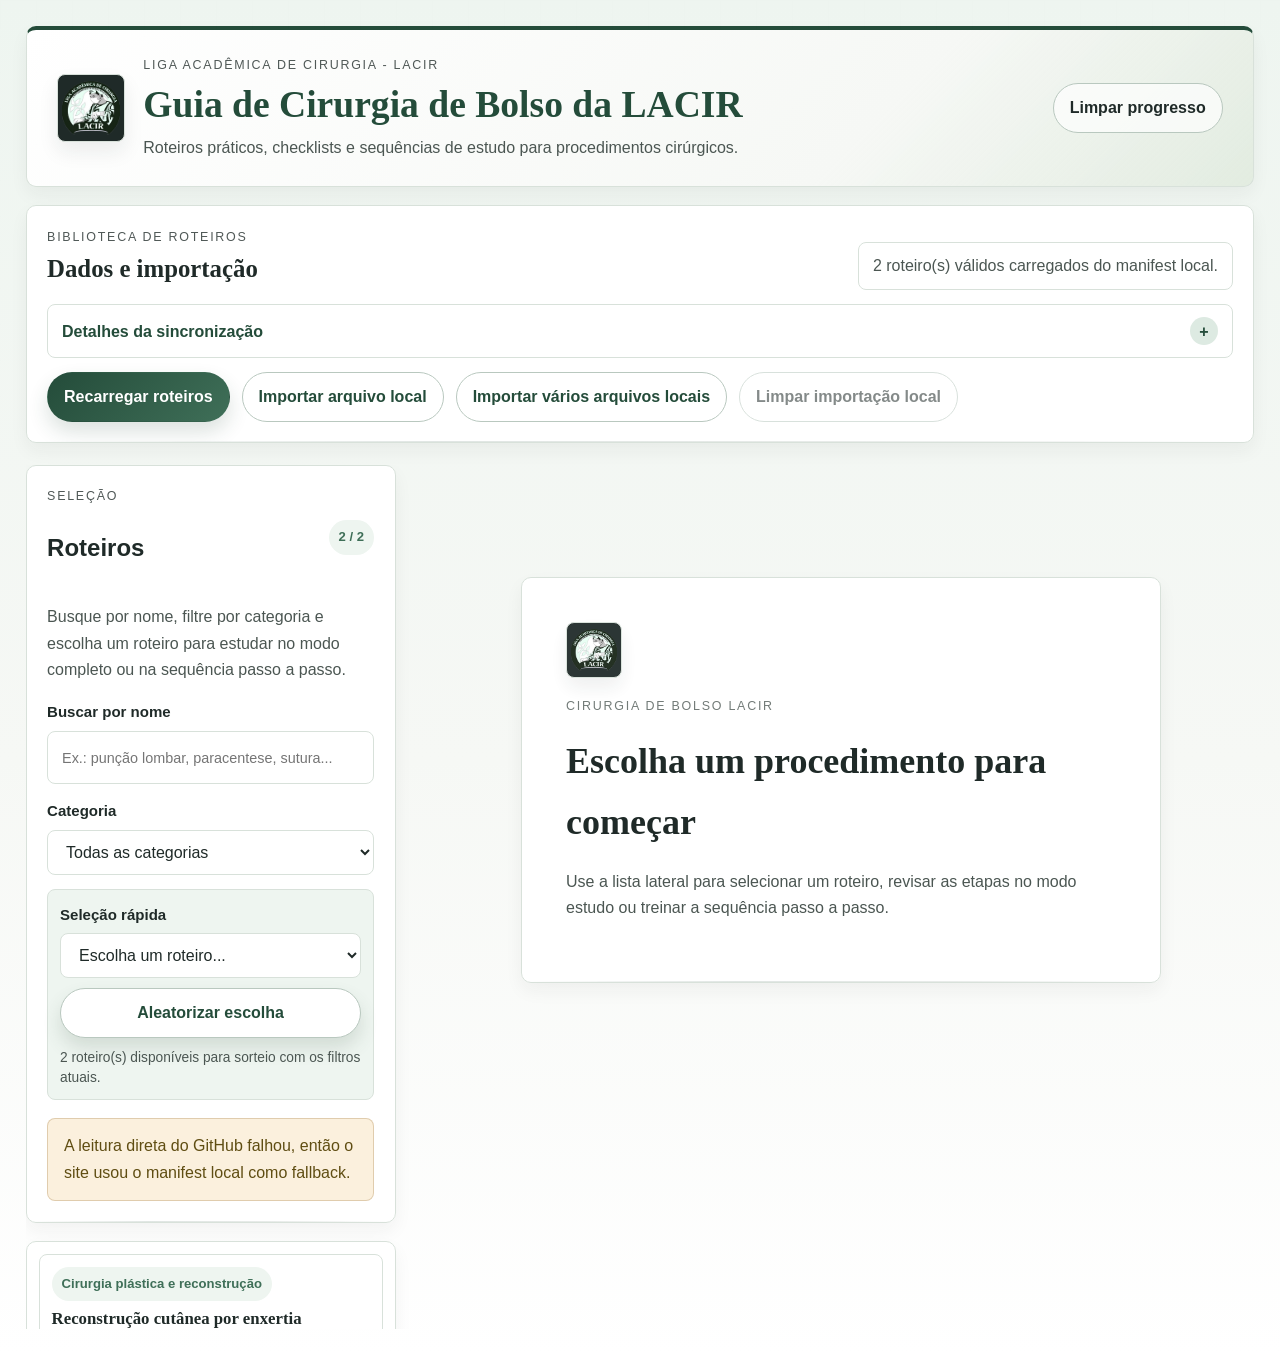
==== index.html @ 960cbcec "logo" ====
<!doctype html>
<html lang="pt-BR">
  <head>
    <meta charset="UTF-8" />
    <meta name="viewport" content="width=device-width, initial-scale=1.0" />
    <title>Guia de Cirurgia de Bolso da LACIR</title>
    <link
      rel="icon"
      type="image/svg+xml"
      href="data:image/svg+xml,%3Csvg xmlns='http://www.w3.org/2000/svg' viewBox='0 0 64 64'%3E%3Crect width='64' height='64' rx='10' fill='%23244C3A'/%3E%3Ctext x='32' y='38' text-anchor='middle' font-family='Arial,sans-serif' font-size='15' font-weight='700' fill='white'%3ELACIR%3C/text%3E%3C/svg%3E"
    />
    <link rel="stylesheet" href="styles.css" />
  </head>
  <body>
    <div class="page-shell">
      <header class="topbar">
        <div class="topbar-main">
          <div class="lacir-logo-frame" data-logo-src="assets/lacir-logo-oficial.png">
            <img
              alt="Logo da LACIR"
              class="lacir-logo"
              width="72"
              height="72"
              loading="eager"
              decoding="async"
              hidden
            />
            <span class="lacir-logo-fallback" role="img" aria-label="Logo da LACIR">
              LACIR
            </span>
          </div>

          <div class="topbar-copy">
            <p class="eyebrow">Liga Acadêmica de Cirurgia - LACIR</p>
            <h1>Guia de Cirurgia de Bolso da LACIR</h1>
            <p class="topbar-description">
              Roteiros práticos, checklists e sequências de estudo para procedimentos cirúrgicos.
            </p>
          </div>
        </div>

        <div class="topbar-actions">
          <button type="button" id="clearSavedProgressButton" class="button button-ghost">
            Limpar progresso
          </button>
        </div>
      </header>

      <section class="panel status-panel">
        <div class="status-intro">
          <div>
            <p class="eyebrow">Biblioteca de roteiros</p>
            <h2>Dados e importação</h2>
          </div>

          <p id="statusMessage" class="status-message" aria-live="polite">
            Preparando leitura da pasta de procedimentos...
          </p>
        </div>

        <details class="status-details">
          <summary>Detalhes da sincronização</summary>

          <div class="status-grid">
            <article class="status-card">
            <span class="status-label">Roteiros únicos</span>
            <strong id="loadedProcedureCount">0</strong>
            <small id="statusProcedureBreakdown">Aguardando carregamento</small>
          </article>

            <article class="status-card">
            <span class="status-label">Fonte dos roteiros</span>
            <strong id="dataSourceLabel">Carregando</strong>
            <small id="configSummary">Configuração ainda não lida.</small>
          </article>

            <article class="status-card">
            <span class="status-label">Arquivos processados</span>
            <strong id="fileLoadSummary">0</strong>
            <small id="issueSummary">Sem erros de importação.</small>
          </article>
          </div>

          <div class="loading-panel" aria-live="polite">
            <div class="loading-meta">
              <span id="loadingLabel">Aguardando</span>
              <span id="loadingCounter">0 / 0</span>
            </div>

            <div class="progress-track" aria-hidden="true">
              <div id="loadingProgressBar" class="progress-fill"></div>
            </div>
          </div>
        </details>

        <div class="status-actions">
          <button type="button" id="reloadProceduresButton" class="button button-primary">
            Recarregar roteiros
          </button>
          <button type="button" id="importSingleButton" class="button button-secondary">
            Importar arquivo local
          </button>
          <button type="button" id="importMultipleButton" class="button button-secondary">
            Importar vários arquivos locais
          </button>
          <button type="button" id="clearLocalImportsButton" class="button button-ghost">
            Limpar importação local
          </button>
        </div>

        <input
          type="file"
          id="singleFileInput"
          accept=".json,.txt,application/json,text/plain"
          hidden
        />
        <input
          type="file"
          id="multipleFilesInput"
          accept=".json,.txt,application/json,text/plain"
          multiple
          hidden
        />
      </section>

      <div class="layout">
        <aside class="sidebar">
          <section class="panel sidebar-intro">
            <div class="panel-heading">
              <div>
                <p class="eyebrow">Seleção</p>
                <h2>Roteiros</h2>
              </div>

              <span id="procedureCountBadge" class="badge neutral-badge">0 / 0</span>
            </div>

            <p class="sidebar-copy">
              Busque por nome, filtre por categoria e escolha um roteiro para estudar no modo
              completo ou na sequência passo a passo.
            </p>

            <label class="field">
              <span>Buscar por nome</span>
              <input
                type="search"
                id="searchInput"
                placeholder="Ex.: punção lombar, paracentese, sutura..."
                autocomplete="off"
              />
            </label>

            <label class="field">
              <span>Categoria</span>
              <select id="categoryFilter">
                <option value="all">Todas as categorias</option>
              </select>
            </label>

            <div id="quickProcedurePicker" class="quick-picker">
              <label class="field quick-picker-field">
                <span>Seleção rápida</span>
                <select id="quickProcedureSelect">
                  <option value="">Escolha um roteiro...</option>
                </select>
              </label>

              <button
                type="button"
                id="randomProcedureButton"
                class="button button-secondary quick-random-button"
              >
                Aleatorizar escolha
              </button>

              <p id="quickProcedureHint" class="quick-picker-hint">
                O sorteio usa os roteiros visíveis com os filtros atuais.
              </p>
            </div>

            <div id="loadMessage" class="message hidden" aria-live="polite"></div>
          </section>

          <section class="panel procedure-panel">
            <div id="procedureList" class="procedure-list" aria-live="polite"></div>
          </section>

          <section class="panel issues-panel">
            <div class="panel-heading">
              <div>
                <p class="eyebrow">Validação</p>
                <h2>Erros de importação</h2>
              </div>

              <span id="issueCountBadge" class="badge muted">0</span>
            </div>

            <div id="issuesList" class="issues-list" aria-live="polite"></div>
          </section>
        </aside>

        <main class="content">
          <section id="emptyState" class="empty-state">
            <div class="empty-state-card">
              <div class="empty-logo-mark" data-logo-src="assets/lacir-logo-oficial.png">
                <img
                  alt="Logo da LACIR"
                  class="lacir-logo"
                  width="56"
                  height="56"
                  loading="lazy"
                  decoding="async"
                  hidden
                />
                <span class="lacir-logo-fallback" role="img" aria-label="Logo da LACIR">
                  LACIR
                </span>
              </div>
              <p class="eyebrow">Cirurgia de Bolso LACIR</p>
              <h2 id="emptyStateTitle">Escolha um procedimento para começar</h2>
              <p id="emptyStateText">
                Use a lista lateral para selecionar um roteiro, revisar as etapas no modo estudo ou
                treinar a sequência passo a passo.
              </p>
            </div>
          </section>

          <section id="procedureView" class="procedure-view hidden">
            <article class="hero panel">
              <div class="hero-copy">
                <div class="hero-meta-row">
                  <span id="selectedCategory" class="badge category-badge"></span>
                  <span id="selectedStepSummary" class="badge neutral-badge"></span>
                  <span id="selectedSourceBadge" class="badge muted"></span>
                </div>

                <h2 id="selectedProcedureName"></h2>
                <p id="selectedProcedureDescription" class="hero-description"></p>

                <div class="hero-file-row">
                  <span id="selectedFileLabel" class="hero-file-label"></span>
                </div>

                <div class="hero-actions">
                  <button type="button" id="studyModeButton" class="button button-primary">
                    Modo Estudo
                  </button>
                  <button type="button" id="sequenceModeButton" class="button button-secondary">
                    Modo Sequência
                  </button>
                  <button type="button" id="backToStartButton" class="button button-ghost">
                    Voltar ao início
                  </button>
                </div>
              </div>

              <div id="heroImageWrapper" class="hero-image-wrapper hidden">
                <img id="heroImage" alt="" />
              </div>
            </article>

            <section id="studyView" class="view-block">
              <div id="overviewCards" class="overview-grid"></div>

              <div class="panel">
                <div class="section-header">
                  <div>
                    <p class="eyebrow">Conteúdo complementar</p>
                    <h3>Blocos expansíveis</h3>
                  </div>
                </div>

                <div id="detailsContainer" class="details-grid"></div>
              </div>

              <div class="panel">
                <div class="section-header">
                  <div>
                    <p class="eyebrow">Checklist detalhado</p>
                    <h3>Passos do procedimento</h3>
                  </div>

                  <button type="button" id="clearChecklistButton" class="button button-ghost">
                    Desmarcar tudo
                  </button>
                </div>

                <div id="checklistProgressText" class="section-meta"></div>
                <div id="studyStepsList" class="step-list"></div>
              </div>
            </section>

            <section id="sequenceSection" class="view-block hidden">
              <div id="sequenceSummary" class="panel sequence-summary">
                <div class="sequence-topline">
                  <div>
                    <p class="eyebrow">Treino de sequência</p>
                    <h3>Progresso atual</h3>
                  </div>

                  <div class="sequence-summary-actions">
                    <div id="sequenceCounter" class="sequence-counter">0 / 0</div>
                    <button
                      type="button"
                      id="toggleSequencePinButton"
                      class="button button-ghost button-compact sequence-pin-toggle"
                    >
                      Desfixar do topo
                    </button>
                  </div>
                </div>

                <div class="progress-track" aria-hidden="true">
                  <div id="sequenceProgressBar" class="progress-fill"></div>
                </div>

                <div class="sequence-controls">
                  <button type="button" id="previousStepButton" class="button button-ghost">
                    Voltar um passo
                  </button>
                  <button type="button" id="nextStepButton" class="button button-primary">
                    Próximo passo
                  </button>
                  <button type="button" id="restartSequenceButton" class="button button-secondary">
                    Reiniciar procedimento
                  </button>
                </div>

                <p class="sequence-shortcut-hint">
                  Dica: <strong>Espaço</strong> avança, <strong>&larr;</strong> volta e
                  <strong>R</strong> reinicia.
                </p>
              </div>

              <div class="panel">
                <div class="section-header">
                  <div>
                    <p class="eyebrow">Sequência revelada</p>
                    <h3>Passos já exibidos</h3>
                  </div>
                </div>

                <div id="sequenceIntro" class="sequence-intro">
                  Clique em <strong>Próximo passo</strong> para revelar a sequência do procedimento.
                </div>

                <div id="sequenceStepsList" class="step-list"></div>
              </div>

              <div class="sequence-mobile-bar" aria-label="Controles rápidos da sequência">
                <button type="button" id="mobilePreviousStepButton" class="button button-ghost">
                  Voltar
                </button>
                <button type="button" id="mobileNextStepButton" class="button button-primary">
                  Próximo
                </button>
                <button type="button" id="mobileRestartSequenceButton" class="button button-secondary">
                  Reiniciar
                </button>
              </div>
            </section>
          </section>
        </main>
      </div>
    </div>

    <script src="script.js"></script>
  </body>
</html>
---- styles.css ----
﻿:root {
  --bg: #f6f8f5;
  --bg-soft: #eef5f0;
  --surface: rgba(255, 255, 255, 0.96);
  --surface-strong: #ffffff;
  --surface-muted: #eef5f0;
  --border: #d8e1da;
  --border-strong: #b9c8bf;
  --text: #1f2a28;
  --muted: #4b5652;
  --accent: #244c3a;
  --accent-strong: #1f2a28;
  --accent-soft: #ddeae2;
  --green: #3f6f58;
  --green-soft: #eef5f0;
  --critical: #244c3a;
  --critical-soft: #eef5f0;
  --warning: #74621c;
  --warning-soft: #fff6dd;
  --shadow: 0 14px 30px rgba(31, 42, 40, 0.07);
  --shadow-soft: 0 8px 18px rgba(31, 42, 40, 0.05);
  --radius-lg: 10px;
  --radius-md: 8px;
  --radius-sm: 8px;
  --sans: "Aptos", "Segoe UI Variable", "Segoe UI", "Trebuchet MS", sans-serif;
  --serif: "Iowan Old Style", "Palatino Linotype", "Book Antiqua", Georgia, serif;
}

* {
  box-sizing: border-box;
}

html {
  scroll-behavior: smooth;
}

body {
  margin: 0;
  min-height: 100vh;
  font-family: var(--sans);
  font-size: 1rem;
  line-height: 1.7;
  color: var(--text);
  overflow-x: hidden;
  overflow-y: auto;
  background: linear-gradient(180deg, var(--bg-soft) 0%, var(--bg) 56%, #ffffff 100%);
}

body::before {
  content: "";
  position: fixed;
  inset: 0;
  pointer-events: none;
  background-image:
    linear-gradient(rgba(36, 76, 58, 0.025) 1px, transparent 1px),
    linear-gradient(90deg, rgba(66, 93, 74, 0.025) 1px, transparent 1px);
  background-size: 36px 36px;
  opacity: 0.58;
  mask-image: linear-gradient(180deg, rgba(0, 0, 0, 0.26), transparent 86%);
}

img {
  max-width: 100%;
  display: block;
}

button,
input,
select {
  font: inherit;
}

button {
  cursor: pointer;
  border: 0;
}

button:focus-visible,
input:focus-visible,
select:focus-visible,
summary:focus-visible,
.step-check:focus-within {
  outline: 3px solid rgba(36, 76, 58, 0.22);
  outline-offset: 3px;
}

.hidden {
  display: none !important;
}

[hidden] {
  display: none !important;
}

.page-shell {
  max-width: 1740px;
  margin: 0 auto;
  padding: clamp(16px, 2vw, 28px);
}

.topbar {
  display: flex;
  align-items: center;
  justify-content: space-between;
  gap: 20px;
  padding: clamp(20px, 2vw, 26px) clamp(22px, 2.4vw, 32px);
  margin-bottom: 18px;
  border: 1px solid var(--border);
  border-top: 4px solid var(--accent);
  border-radius: var(--radius-lg);
  background: linear-gradient(135deg, #ffffff 0%, #f6f8f5 68%, rgba(221, 232, 218, 0.72) 100%);
  color: var(--text);
  box-shadow: var(--shadow-soft);
}

.topbar-main {
  display: flex;
  align-items: center;
  gap: 18px;
  min-width: 0;
}

.topbar-copy {
  display: grid;
  gap: 8px;
  max-width: 860px;
  min-width: 0;
}

.topbar h1,
.status-intro h2,
.hero h2,
.section-header h3,
.empty-state h2,
.procedure-card h3 {
  margin: 0;
  font-family: var(--serif);
  font-weight: 600;
  letter-spacing: 0;
}

.topbar h1 {
  color: var(--accent);
  font-size: 2.35rem;
  line-height: 1.12;
}

.topbar-description,
.status-message,
.sidebar-copy,
.hero-description,
.section-meta,
.procedure-card p,
.empty-state p,
.message,
.sequence-intro,
.detail-list,
.overview-card ul,
.step-description,
.status-card small,
.hero-file-label,
.issue-copy,
.topbar-description {
  color: var(--muted);
  line-height: 1.65;
}

.topbar-description {
  color: var(--muted);
  max-width: 760px;
  margin: 0;
}

.topbar-actions,
.status-actions,
.hero-actions,
.sequence-controls {
  display: flex;
  gap: 12px;
  flex-wrap: wrap;
}

.topbar-actions {
  justify-content: flex-end;
  flex: 0 0 auto;
}

.lacir-logo-frame,
.empty-logo-mark {
  display: inline-grid;
  place-items: center;
  flex: 0 0 auto;
  width: 68px;
  height: 68px;
  padding: 4px;
  border: 1px solid var(--border);
  border-radius: var(--radius-md);
  background: #1f2a28;
  box-shadow: 0 10px 20px rgba(31, 42, 40, 0.08);
  overflow: hidden;
}

.lacir-logo {
  width: 100%;
  height: 100%;
  object-fit: contain;
}

.lacir-logo-fallback {
  display: grid;
  place-items: center;
  width: 100%;
  height: 100%;
  border-radius: calc(var(--radius-md) - 2px);
  background: var(--accent);
  color: #ffffff;
  font-size: 0.74rem;
  font-weight: 800;
  letter-spacing: 0.08em;
}

.eyebrow {
  margin: 0;
  font-size: 0.78rem;
  letter-spacing: 0.14em;
  text-transform: uppercase;
  color: inherit;
  opacity: 0.78;
}

.layout {
  display: grid;
  grid-template-columns: minmax(330px, 380px) minmax(0, 1fr);
  gap: 22px;
  align-items: start;
}

.sidebar,
.content,
.view-block {
  display: grid;
  gap: 18px;
}

.sidebar {
  position: sticky;
  top: 18px;
  max-height: calc(100dvh - 36px);
  align-self: start;
  overflow-y: auto;
  overscroll-behavior: contain;
  -webkit-overflow-scrolling: touch;
  padding-right: 6px;
  margin-right: -6px;
  scrollbar-gutter: stable;
  scrollbar-width: thin;
  scrollbar-color: rgba(36, 76, 58, 0.32) transparent;
}

.panel,
.empty-state-card {
  position: relative;
  overflow: hidden;
  border: 1px solid var(--border);
  border-radius: var(--radius-lg);
  background: var(--surface);
  backdrop-filter: blur(18px);
  box-shadow: var(--shadow-soft);
}

.panel::after,
.empty-state-card::after {
  content: "";
  position: absolute;
  inset: auto 0 0 0;
  height: 1px;
  background: linear-gradient(90deg, transparent, rgba(36, 76, 58, 0.14), rgba(66, 93, 74, 0.12), transparent);
}

.status-panel,
.sidebar-intro,
.procedure-panel,
.issues-panel,
.hero,
.sequence-summary,
.empty-state-card,
.panel {
  padding: clamp(18px, 1.6vw, 24px);
}

.status-panel {
  display: grid;
  gap: 14px;
  margin-bottom: 22px;
}

.status-intro {
  display: flex;
  justify-content: space-between;
  gap: 20px;
  align-items: end;
}

.status-intro h2 {
  font-size: 1.55rem;
}

.status-message {
  margin: 0;
  max-width: 600px;
  padding: 10px 14px;
  border: 1px solid var(--border);
  border-radius: var(--radius-sm);
  background: #ffffff;
}

.status-details {
  display: grid;
  gap: 14px;
  border: 1px solid var(--border);
  border-radius: var(--radius-md);
  background: rgba(255, 255, 255, 0.72);
}

.status-details summary {
  display: flex;
  align-items: center;
  justify-content: space-between;
  gap: 14px;
  padding: 12px 14px;
  cursor: pointer;
  color: var(--accent);
  font-weight: 800;
  list-style: none;
}

.status-details summary::-webkit-details-marker {
  display: none;
}

.status-details summary::after {
  content: "+";
  display: inline-grid;
  place-items: center;
  width: 28px;
  height: 28px;
  border-radius: 999px;
  background: var(--accent-soft);
  color: var(--accent);
  transition: transform 180ms ease;
}

.status-details[open] summary::after {
  transform: rotate(45deg);
}

.status-details .status-grid,
.status-details .loading-panel {
  margin-inline: 14px;
}

.status-details .loading-panel {
  margin-bottom: 14px;
}

.status-grid {
  display: grid;
  grid-template-columns: repeat(3, minmax(0, 1fr));
  gap: 10px;
}

.status-card {
  display: grid;
  gap: 4px;
  padding: 14px;
  border-radius: var(--radius-md);
  border: 1px solid var(--border);
  background: #ffffff;
}

.status-card strong {
  font-size: 1.22rem;
  color: var(--accent-strong);
}

.status-label {
  font-size: 0.82rem;
  letter-spacing: 0.12em;
  text-transform: uppercase;
  color: var(--muted);
}

.loading-panel {
  display: grid;
  gap: 10px;
}

.loading-meta,
.panel-heading,
.section-header,
.sequence-topline,
.hero-meta-row,
.issue-meta {
  display: flex;
  align-items: center;
  justify-content: space-between;
  gap: 16px;
  flex-wrap: wrap;
}

.loading-meta {
  font-weight: 700;
}

.field {
  display: grid;
  gap: 6px;
  margin-top: 14px;
}

.field span {
  font-size: 0.94rem;
  font-weight: 600;
}

.field input,
.field select {
  width: 100%;
  padding: 12px 14px;
  border: 1px solid var(--border);
  border-radius: var(--radius-sm);
  background: #ffffff;
  color: var(--text);
  transition: border-color 180ms ease, box-shadow 180ms ease, transform 180ms ease;
}

.field input::placeholder {
  font-size: 0.9rem;
}

.field input:focus,
.field select:focus {
  outline: none;
  border-color: rgba(36, 76, 58, 0.38);
  box-shadow: 0 0 0 4px rgba(36, 76, 58, 0.1);
  transform: translateY(-1px);
}

.quick-picker {
  margin-top: 14px;
  display: grid;
  gap: 10px;
  padding: 12px;
  border: 1px solid var(--border);
  border-radius: var(--radius-md);
  background: var(--surface-muted);
}

.quick-picker-field {
  margin-top: 0;
}

.quick-random-button {
  width: 100%;
  border-color: transparent;
  background: var(--green);
  color: #ffffff;
  box-shadow: 0 10px 18px rgba(66, 93, 74, 0.16);
}

.quick-picker-hint {
  margin: 0;
  color: var(--muted);
  font-size: 0.86rem;
  line-height: 1.45;
}

.button {
  display: inline-flex;
  align-items: center;
  justify-content: center;
  min-height: 44px;
  padding: 10px 16px;
  border-radius: 999px;
  border: 1px solid transparent;
  font-weight: 700;
  transition:
    transform 180ms ease,
    box-shadow 180ms ease,
    background-color 180ms ease,
    color 180ms ease,
    border-color 180ms ease;
}

.button:hover:not(:disabled) {
  transform: translateY(-1px);
}

.button:disabled {
  cursor: not-allowed;
  opacity: 0.55;
}

.button-primary {
  background: linear-gradient(135deg, var(--accent), #3f6f58);
  color: #ffffff;
  box-shadow: 0 10px 20px rgba(36, 76, 58, 0.16);
}

.button-secondary {
  border-color: var(--border-strong);
  background: #ffffff;
  color: var(--accent);
}

.button-ghost {
  border: 1px solid var(--border-strong);
  background: rgba(255, 255, 255, 0.7);
  color: var(--text);
}

.message {
  margin-top: 18px;
  padding: 14px 16px;
  border-radius: var(--radius-sm);
  border: 1px solid var(--border);
  background: #ffffff;
}

.message.error {
  border-color: rgba(36, 76, 58, 0.22);
  background: var(--critical-soft);
  color: var(--critical);
}

.message.warning {
  border-color: rgba(138, 90, 22, 0.24);
  background: rgba(251, 240, 220, 0.95);
  color: #5f4d12;
}

.message.success {
  border-color: rgba(66, 93, 74, 0.24);
  background: var(--green-soft);
  color: var(--green);
}

.badge {
  display: inline-flex;
  align-items: center;
  gap: 6px;
  max-width: 100%;
  padding: 6px 10px;
  border-radius: 999px;
  font-size: 0.82rem;
  font-weight: 700;
  overflow-wrap: anywhere;
}

.badge.muted,
.neutral-badge {
  background: var(--green-soft);
  color: var(--green);
}

.category-badge {
  background: var(--accent-soft);
  color: var(--accent);
}

.badge.error-badge {
  background: var(--critical-soft);
  color: var(--critical);
}

.badge.warning-badge {
  background: var(--warning-soft);
  color: var(--warning);
}

.badge.success-badge {
  background: var(--green-soft);
  color: var(--green);
}

.procedure-list,
.issues-list,
.step-list {
  display: grid;
  gap: 12px;
}

.procedure-list {
  overflow: visible;
  padding-right: 0;
}

.procedure-panel {
  padding: 12px;
}

.procedure-card {
  padding: 12px;
  border: 1px solid var(--border);
  border-radius: var(--radius-md);
  background: #ffffff;
  transition:
    transform 180ms ease,
    border-color 180ms ease,
    box-shadow 180ms ease,
    background 180ms ease;
}

.procedure-card:hover {
  transform: translateY(-1px);
  border-color: rgba(36, 76, 58, 0.22);
  box-shadow: 0 8px 18px rgba(31, 42, 40, 0.06);
}

.procedure-card.is-active {
  border-color: rgba(36, 76, 58, 0.42);
  background: linear-gradient(135deg, rgba(241, 226, 223, 0.9), rgba(255, 255, 255, 0.96));
  box-shadow: inset 3px 0 0 var(--accent);
}

.procedure-card h3 {
  font-size: 1.05rem;
  margin: 7px 0 5px;
  line-height: 1.28;
}

.procedure-card p {
  display: -webkit-box;
  margin: 0 0 10px;
  overflow: hidden;
  -webkit-box-orient: vertical;
  -webkit-line-clamp: 2;
  font-size: 0.94rem;
  line-height: 1.45;
}

.procedure-card-footer {
  display: flex;
  justify-content: flex-start;
  align-items: center;
  gap: 12px;
  font-size: 0.84rem;
  color: var(--muted);
}

.procedure-step-count {
  display: inline-flex;
  align-items: center;
  min-height: 28px;
  padding: 4px 10px;
  border-radius: 999px;
  background: var(--green-soft);
  color: var(--green);
  font-weight: 700;
}

.issues-panel {
  display: grid;
  gap: 16px;
}

.issue-item,
.issue-empty {
  padding: 16px 18px;
  border-radius: var(--radius-md);
  border: 1px solid var(--border);
  background: #ffffff;
}

.issue-item.error {
  border-color: rgba(36, 76, 58, 0.2);
  background: var(--critical-soft);
}

.issue-item.warning {
  border-color: rgba(138, 90, 22, 0.2);
  background: rgba(251, 240, 220, 0.52);
}

.issue-title {
  margin: 0;
  font-size: 0.98rem;
  font-weight: 700;
}

.issue-copy {
  margin: 8px 0 0;
}

.content {
  min-height: 70vh;
  min-width: 0;
}

.empty-state {
  min-height: 60vh;
  display: grid;
  place-items: center;
}

.empty-state-card {
  max-width: 640px;
  padding: 44px;
}

.empty-logo-mark {
  width: 56px;
  height: 56px;
  margin-bottom: 18px;
  opacity: 0.94;
}

.empty-state h2 {
  font-size: 2.25rem;
  margin: 14px 0;
}

.hero {
  display: grid;
  grid-template-columns: minmax(0, 1.75fr) minmax(220px, 0.72fr);
  gap: 20px;
  align-items: center;
}

.hero-copy {
  display: grid;
  gap: 14px;
}

.hero h2 {
  font-size: 2.35rem;
  line-height: 1.08;
}

.hero-file-row {
  display: flex;
  flex-wrap: wrap;
  gap: 10px;
  min-width: 0;
}

.hero-file-label {
  display: inline-flex;
  align-items: center;
  gap: 10px;
  max-width: 100%;
  padding: 8px 12px;
  border-radius: 999px;
  border: 1px solid var(--border);
  background: #ffffff;
  overflow-wrap: anywhere;
  white-space: normal;
}

.hero-image-wrapper {
  min-height: 240px;
  border-radius: var(--radius-lg);
  overflow: hidden;
  background: linear-gradient(160deg, rgba(66, 93, 74, 0.13), rgba(250, 248, 244, 0.9));
  border: 1px solid var(--border);
}

.hero-image-wrapper img {
  width: 100%;
  height: 100%;
  object-fit: cover;
}

.overview-grid,
.details-grid {
  display: grid;
  gap: 14px;
}

.overview-grid {
  grid-template-columns: repeat(auto-fit, minmax(240px, 1fr));
}

.overview-card {
  padding: clamp(14px, 1.35vw, 18px);
  border-radius: var(--radius-md);
  border: 1px solid var(--border);
  background: #ffffff;
}

.overview-card h3 {
  margin: 0 0 8px;
  font-size: 1.04rem;
}

.overview-card ul {
  margin: 0;
  padding-left: 18px;
  font-size: 1rem;
  line-height: 1.62;
}

.details-grid {
  grid-template-columns: repeat(auto-fit, minmax(300px, 1fr));
}

.detail-panel {
  border: 1px solid var(--border);
  border-radius: var(--radius-md);
  background: #ffffff;
  overflow: hidden;
}

.detail-panel[open] {
  border-color: rgba(36, 76, 58, 0.22);
}

.detail-panel summary {
  list-style: none;
  display: flex;
  align-items: center;
  justify-content: space-between;
  gap: 12px;
  padding: 14px 16px;
  cursor: pointer;
  font-weight: 700;
  font-size: 1.04rem;
}

.detail-panel summary::-webkit-details-marker {
  display: none;
}

.detail-panel summary::after {
  content: "+";
  font-size: 1.2rem;
  color: var(--accent);
  transition: transform 180ms ease;
}

.detail-panel[open] summary::after {
  transform: rotate(45deg);
}

.detail-content {
  padding: 0 16px 16px;
}

.detail-list {
  margin: 0;
  padding-left: 18px;
  font-size: 1rem;
  line-height: 1.68;
}

.detail-list li + li {
  margin-top: 6px;
}

.step-card {
  position: relative;
  display: grid;
  gap: 12px;
  width: 100%;
  padding: clamp(16px, 1.8vw, 22px);
  border-radius: var(--radius-lg);
  border: 1px solid var(--border);
  background: #ffffff;
  transition:
    transform 180ms ease,
    border-color 180ms ease,
    box-shadow 180ms ease,
    background-color 180ms ease;
}

.step-card:hover {
  transform: translateY(-1px);
  border-color: rgba(36, 76, 58, 0.18);
  box-shadow: 0 10px 22px rgba(31, 42, 40, 0.05);
}

.step-card.is-checked {
  border-color: rgba(66, 93, 74, 0.28);
  background: linear-gradient(135deg, rgba(221, 232, 218, 0.58), rgba(255, 255, 255, 0.98));
}

.step-card.is-critical {
  border-color: rgba(36, 76, 58, 0.24);
  box-shadow: inset 4px 0 0 rgba(138, 90, 22, 0.54);
}

.step-card.is-current {
  border-color: rgba(36, 76, 58, 0.32);
  box-shadow:
    0 16px 32px rgba(31, 42, 40, 0.08),
    inset 0 0 0 1px rgba(36, 76, 58, 0.08);
}

.step-card.is-revealed {
  animation: stepRevealPulse 1.45s ease;
}

.step-topline {
  display: flex;
  align-items: flex-start;
  justify-content: space-between;
  gap: 14px;
}

.step-title-group {
  display: flex;
  gap: 12px;
  align-items: flex-start;
  min-width: 0;
}

.step-number {
  min-width: 44px;
  min-height: 44px;
  display: inline-grid;
  place-items: center;
  border-radius: var(--radius-sm);
  background: var(--accent-soft);
  color: var(--accent);
  font-weight: 800;
  font-size: 1rem;
  flex: 0 0 auto;
}

.step-meta {
  min-width: 0;
}

.step-title-group h4 {
  margin: 0 0 7px;
  font-size: 1.22rem;
  line-height: 1.28;
}

.step-badges {
  display: flex;
  gap: 8px;
  flex-wrap: wrap;
}

.critical-badge {
  background: rgba(251, 240, 220, 0.96);
  color: #5f4d12;
}

.checked-badge {
  background: var(--green-soft);
  color: var(--green);
}

.step-description {
  margin: 0;
  max-width: 92ch;
  font-size: 1.08rem;
  line-height: 1.78;
  color: #2f3330;
}

.step-alert {
  display: grid;
  gap: 4px;
  padding: 12px 14px 12px 16px;
  border-radius: var(--radius-md);
  border: 1px solid rgba(138, 90, 22, 0.16);
  border-left: 4px solid rgba(138, 90, 22, 0.78);
  background: rgba(251, 240, 220, 0.7);
  color: #4f4216;
  line-height: 1.62;
  font-size: 1rem;
}

.step-alert::before {
  content: "AtenÃ§Ã£o";
  font-size: 0.76rem;
  font-weight: 800;
  letter-spacing: 0.1em;
  text-transform: uppercase;
  color: #8a5a16;
}

.step-subactions {
  display: grid;
  gap: 8px;
  padding: 12px;
  border-radius: var(--radius-md);
  border: 1px solid var(--border);
  background: var(--surface-muted);
}

.step-subactions-title {
  font-size: 0.86rem;
  font-weight: 800;
  letter-spacing: 0.12em;
  text-transform: uppercase;
  color: var(--green);
}

.step-subaction-list {
  display: grid;
  gap: 6px;
  margin: 0;
  padding: 0;
  list-style: none;
}

.step-subaction-item {
  display: grid;
  grid-template-columns: auto minmax(0, 1fr);
  gap: 10px;
  align-items: start;
  padding: 9px 10px;
  border-radius: var(--radius-sm);
  background: #ffffff;
  color: #303330;
  font-size: 0.98rem;
  line-height: 1.55;
}

.step-subaction-label {
  display: inline-grid;
  place-items: center;
  min-width: 34px;
  min-height: 28px;
  padding: 2px 8px;
  border-radius: 999px;
  background: var(--green-soft);
  font-weight: 800;
  color: var(--green);
}

.step-image {
  width: 100%;
  border-radius: var(--radius-lg);
  overflow: hidden;
  border: 1px solid var(--border);
  background: #ffffff;
}

.step-image img {
  width: 100%;
  max-height: 360px;
  object-fit: cover;
}

.step-actions {
  display: flex;
  justify-content: flex-end;
}

.step-check {
  display: inline-flex;
  align-items: center;
  gap: 8px;
  padding: 9px 12px;
  border-radius: 999px;
  border: 1px solid var(--border-strong);
  background: #ffffff;
  font-weight: 700;
  color: var(--accent);
  white-space: nowrap;
}

.step-check-inline {
  flex: 0 0 auto;
  margin-top: 2px;
}

.step-check input {
  width: 18px;
  height: 18px;
  accent-color: var(--accent);
}

.sequence-summary {
  display: grid;
  gap: 14px;
  position: sticky;
  top: 18px;
  z-index: 2;
  transition:
    padding 180ms ease,
    gap 180ms ease,
    box-shadow 180ms ease,
    border-radius 180ms ease,
    transform 180ms ease;
}

.sequence-summary.is-static {
  position: static;
}

.sequence-summary.is-condensed {
  gap: 10px;
  padding: 12px 16px;
  border-radius: var(--radius-lg);
  box-shadow: 0 12px 24px rgba(31, 42, 40, 0.1);
}

.sequence-summary.is-condensed .progress-track {
  height: 8px;
}

.sequence-summary.is-condensed .sequence-counter {
  font-size: 1.12rem;
}

.sequence-summary.is-condensed .button {
  min-height: 40px;
  padding: 9px 14px;
}

.sequence-summary.is-condensed .sequence-shortcut-hint {
  font-size: 0.82rem;
}

.sequence-summary.is-condensed .eyebrow {
  font-size: 0.72rem;
}

.sequence-summary.is-condensed h3 {
  font-size: 1.08rem;
}

.sequence-summary-actions {
  display: inline-flex;
  align-items: center;
  gap: 10px;
  flex-wrap: wrap;
  justify-content: flex-end;
}

.button-compact {
  min-height: 40px;
  padding: 9px 14px;
  font-size: 0.92rem;
}

.sequence-pin-toggle.is-active {
  border-color: rgba(36, 76, 58, 0.28);
  background: #ffffff;
}

.sequence-counter {
  font-size: 1.4rem;
  font-weight: 800;
  color: var(--accent);
}

.progress-track {
  width: 100%;
  height: 10px;
  border-radius: 999px;
  background: var(--accent-soft);
  overflow: hidden;
}

.progress-fill {
  width: 0;
  height: 100%;
  border-radius: inherit;
  background: linear-gradient(90deg, var(--accent), var(--green));
  transition: width 220ms ease;
}

.sequence-intro {
  margin-bottom: 18px;
  width: min(100%, 1040px);
  font-size: 1.04rem;
  line-height: 1.75;
}

.sequence-shortcut-hint {
  margin: 0;
  color: var(--muted);
  font-size: 0.94rem;
  line-height: 1.6;
}

.sequence-mobile-bar {
  display: none;
}

.empty-procedures,
.issue-empty {
  text-align: center;
  color: var(--muted);
}

@keyframes stepRevealPulse {
  0% {
    box-shadow:
      0 0 0 0 rgba(36, 76, 58, 0.18),
      inset 0 0 0 1px rgba(36, 76, 58, 0.08);
  }

  45% {
    box-shadow:
      0 0 0 10px rgba(36, 76, 58, 0),
      inset 0 0 0 1px rgba(36, 76, 58, 0.12);
  }

  100% {
    box-shadow:
      0 16px 32px rgba(31, 42, 40, 0.08),
      inset 0 0 0 1px rgba(36, 76, 58, 0.08);
  }
}

@media (max-width: 1220px) {
  .layout {
    grid-template-columns: 1fr;
  }

  .sidebar {
    position: static;
    max-height: none;
    overflow: visible;
    padding-right: 0;
    margin-right: 0;
    scrollbar-gutter: auto;
  }

  .procedure-list {
    max-height: none;
    overflow: visible;
  }

  .hero {
    grid-template-columns: 1fr;
  }
}

@media (max-width: 880px) {
  .status-grid {
    grid-template-columns: 1fr;
  }

  .status-details .status-grid,
  .status-details .loading-panel {
    margin-inline: 10px;
  }

  .status-intro,
  .topbar {
    flex-direction: column;
    align-items: flex-start;
  }
}

@media (max-width: 720px) {
  .page-shell {
    padding: 12px;
  }

  .topbar,
  .status-panel,
  .sidebar-intro,
  .procedure-panel,
  .issues-panel,
  .hero,
  .panel,
  .empty-state-card {
    padding: 18px;
  }

  .panel-heading,
  .section-header,
  .sequence-topline,
  .hero-meta-row,
  .step-topline,
  .loading-meta,
  .issue-meta {
    flex-direction: column;
    align-items: flex-start;
  }

  .status-actions,
  .hero-actions,
  .topbar-actions {
    width: 100%;
  }

  .status-actions .button,
  .hero-actions .button,
  .topbar-actions .button {
    flex: 1 1 100%;
  }

  .topbar-main {
    align-items: flex-start;
    gap: 12px;
  }

  .topbar h1 {
    font-size: 1.75rem;
  }

  .lacir-logo-frame {
    width: 52px;
    height: 52px;
    padding: 5px;
  }

  .empty-state h2,
  .hero h2 {
    font-size: 1.85rem;
  }

  .field input,
  .field select,
  .button {
    min-height: 50px;
  }

  .quick-picker {
    padding: 12px 14px 14px;
  }

  .sidebar {
    gap: 14px;
  }

  .procedure-list {
    max-height: none;
    overflow: visible;
  }

  .procedure-card,
  .issue-item,
  .issue-empty {
    padding: 14px;
  }

  .procedure-card-footer {
    flex-wrap: wrap;
    align-items: flex-start;
  }

  .sequence-summary {
    position: static;
  }

  .sequence-summary-actions {
    width: 100%;
    justify-content: space-between;
  }

  .sequence-pin-toggle {
    display: none;
  }

  .sequence-controls {
    display: none;
  }

  #sequenceSection {
    padding-bottom: calc(104px + env(safe-area-inset-bottom, 0px));
  }

  .sequence-mobile-bar {
    position: fixed;
    left: 12px;
    right: 12px;
    bottom: calc(12px + env(safe-area-inset-bottom, 0px));
    z-index: 30;
    display: grid;
    grid-template-columns: repeat(3, minmax(0, 1fr));
    gap: 10px;
    padding: 10px;
    border: 1px solid var(--border);
    border-radius: var(--radius-lg);
    background: rgba(255, 255, 255, 0.94);
    backdrop-filter: blur(18px);
    box-shadow: 0 18px 36px rgba(31, 42, 40, 0.14);
  }

  .sequence-mobile-bar .button {
    min-height: 48px;
    padding-inline: 10px;
    font-size: 0.95rem;
  }

  .sequence-shortcut-hint {
    font-size: 0.88rem;
  }

  .step-card {
    width: 100%;
    border-radius: var(--radius-lg);
  }

  .step-title-group {
    width: 100%;
    gap: 12px;
  }

  .step-number {
    min-width: 44px;
    min-height: 44px;
  }

  .step-check {
    width: 100%;
    justify-content: center;
  }

  .step-actions {
    justify-content: flex-start;
  }

  .hero-meta-row {
    flex-direction: row;
    align-items: center;
  }

  .details-grid,
  .overview-grid {
    grid-template-columns: 1fr;
  }

  .step-subaction-item {
    grid-template-columns: 1fr;
    gap: 6px;
  }

  .step-subaction-label {
    justify-self: start;
  }
}

@media (max-width: 420px) {
  .topbar-main {
    gap: 10px;
  }

  .lacir-logo-frame {
    width: 44px;
    height: 44px;
  }
}

@media (prefers-reduced-motion: reduce) {
  *,
  *::before,
  *::after {
    animation-duration: 0.01ms !important;
    animation-iteration-count: 1 !important;
    transition-duration: 0.01ms !important;
    scroll-behavior: auto !important;
  }
}
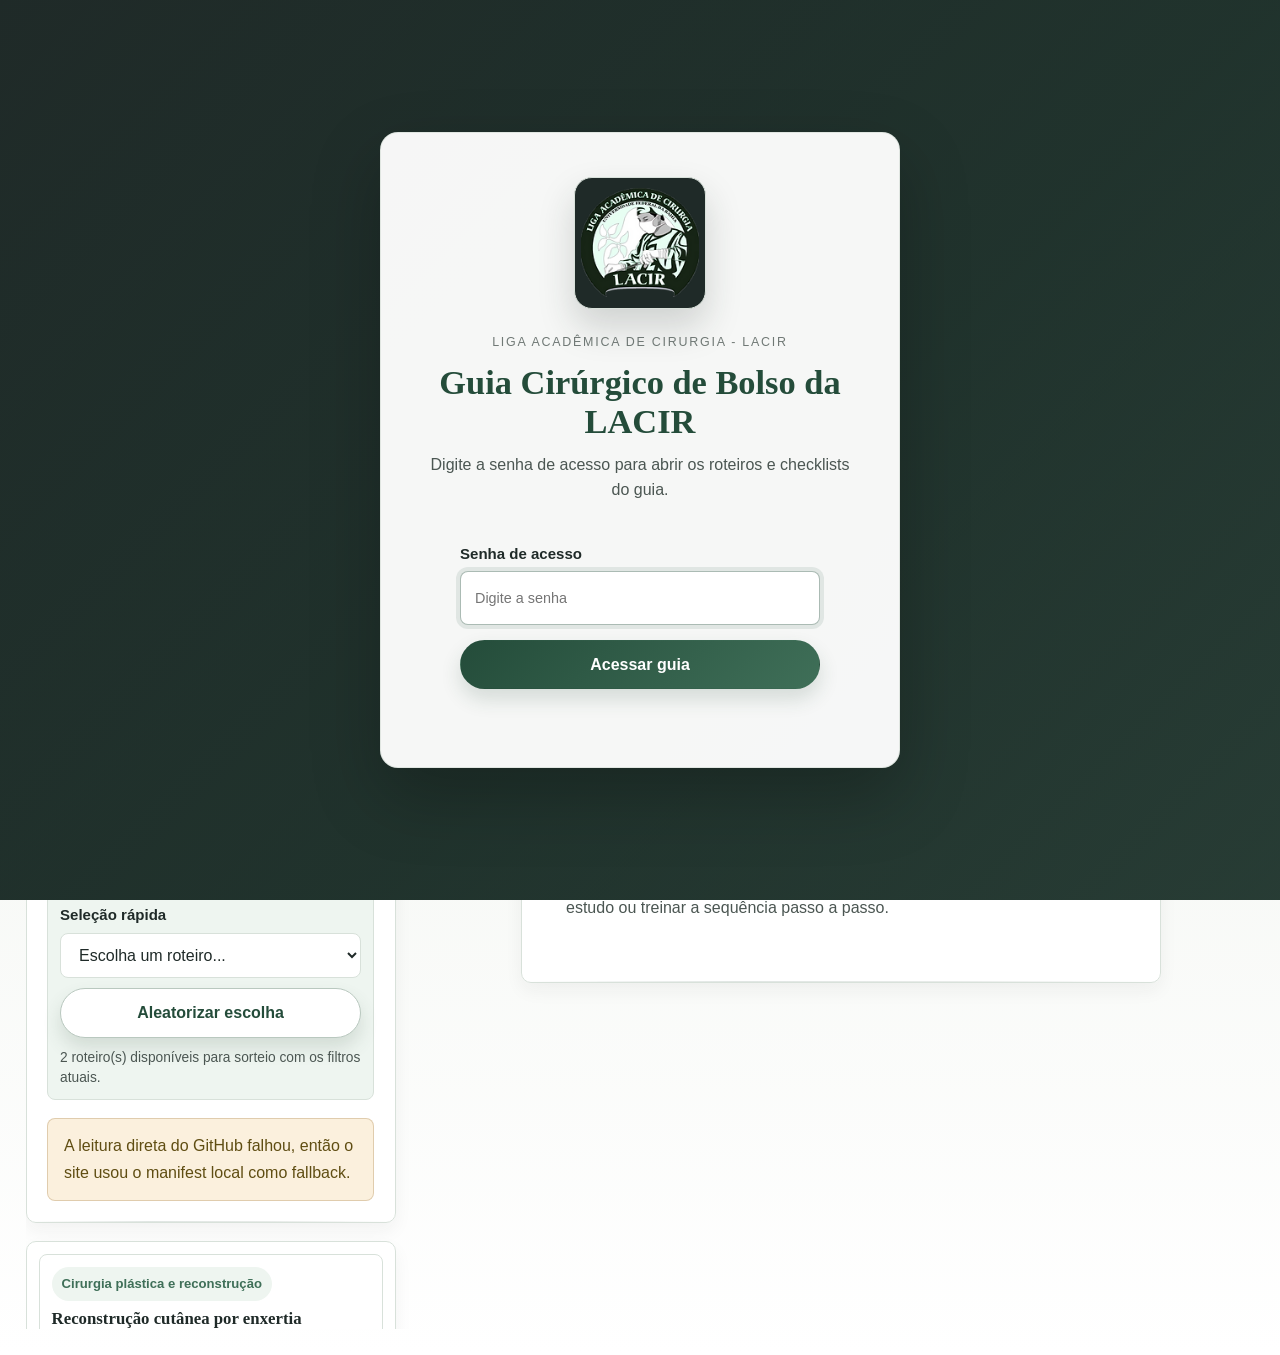
==== commit e585caac: "Senha" ====
--- a/index.html
+++ b/index.html
@@ -12,6 +12,50 @@
     <link rel="stylesheet" href="styles.css" />
   </head>
   <body>
+    <section id="accessGate" class="access-gate" aria-labelledby="accessGateTitle">
+      <div class="access-gate-card">
+        <div class="access-logo-mark" data-logo-src="assets/lacir-logo-oficial.png">
+          <img
+            alt="Logo da LACIR"
+            class="lacir-logo"
+            width="96"
+            height="96"
+            loading="eager"
+            decoding="async"
+            hidden
+          />
+          <span class="lacir-logo-fallback" role="img" aria-label="Logo da LACIR">
+            LACIR
+          </span>
+        </div>
+
+        <div class="access-gate-copy">
+          <p class="eyebrow">Liga Acadêmica de Cirurgia - LACIR</p>
+          <h2 id="accessGateTitle">Guia Cirúrgico de Bolso da LACIR</h2>
+          <p>Digite a senha de acesso para abrir os roteiros e checklists do guia.</p>
+        </div>
+
+        <form id="accessGateForm" class="access-gate-form" autocomplete="off">
+          <label class="field access-password-field" for="accessPasswordInput">
+            <span>Senha de acesso</span>
+            <input
+              type="password"
+              id="accessPasswordInput"
+              inputmode="text"
+              autocomplete="current-password"
+              placeholder="Digite a senha"
+            />
+          </label>
+
+          <button type="submit" class="button button-primary access-gate-button">
+            Acessar guia
+          </button>
+
+          <p id="accessGateMessage" class="access-gate-message" aria-live="polite"></p>
+        </form>
+      </div>
+    </section>
+
     <div class="page-shell">
       <header class="topbar">
         <div class="topbar-main">
--- a/styles.css
+++ b/styles.css
@@ -98,6 +98,92 @@
   padding: clamp(16px, 2vw, 28px);
 }
 
+.access-gate {
+  position: fixed;
+  inset: 0;
+  z-index: 1000;
+  display: grid;
+  place-items: center;
+  padding: 24px;
+  background:
+    linear-gradient(rgba(31, 42, 40, 0.74), rgba(31, 42, 40, 0.74)),
+    linear-gradient(135deg, #1f2a28 0%, #244c3a 58%, #3f6f58 100%);
+}
+
+.access-gate.is-unlocked {
+  display: none;
+}
+
+.access-gate-card {
+  width: min(100%, 520px);
+  display: grid;
+  justify-items: center;
+  gap: 24px;
+  padding: clamp(26px, 5vw, 44px);
+  border: 1px solid rgba(216, 225, 218, 0.72);
+  border-radius: 18px;
+  background: rgba(255, 255, 255, 0.96);
+  box-shadow: 0 28px 70px rgba(0, 0, 0, 0.24);
+  text-align: center;
+}
+
+.access-logo-mark {
+  display: inline-grid;
+  place-items: center;
+  width: clamp(92px, 18vw, 132px);
+  height: clamp(92px, 18vw, 132px);
+  padding: 6px;
+  border: 1px solid var(--border);
+  border-radius: 18px;
+  background: #1f2a28;
+  box-shadow: 0 18px 36px rgba(31, 42, 40, 0.18);
+  overflow: hidden;
+}
+
+.access-gate-copy {
+  display: grid;
+  gap: 10px;
+}
+
+.access-gate-copy h2 {
+  margin: 0;
+  color: var(--accent);
+  font-family: var(--serif);
+  font-size: 2.15rem;
+  line-height: 1.15;
+  letter-spacing: 0;
+}
+
+.access-gate-copy p {
+  max-width: 34rem;
+  margin: 0 auto;
+  color: var(--muted);
+  line-height: 1.6;
+}
+
+.access-gate-form {
+  width: min(100%, 360px);
+  display: grid;
+  gap: 14px;
+}
+
+.access-password-field {
+  margin-top: 0;
+  text-align: left;
+}
+
+.access-gate-button {
+  width: 100%;
+}
+
+.access-gate-message {
+  min-height: 1.4em;
+  margin: 0;
+  color: #74621c;
+  font-size: 0.92rem;
+  font-weight: 700;
+}
+
 .topbar {
   display: flex;
   align-items: center;
@@ -1258,6 +1344,7 @@
   }
 
   .topbar,
+  .access-gate-card,
   .status-panel,
   .sidebar-intro,
   .procedure-panel,
@@ -1307,7 +1394,8 @@
   }
 
   .empty-state h2,
-  .hero h2 {
+  .hero h2,
+  .access-gate-copy h2 {
     font-size: 1.85rem;
   }
 
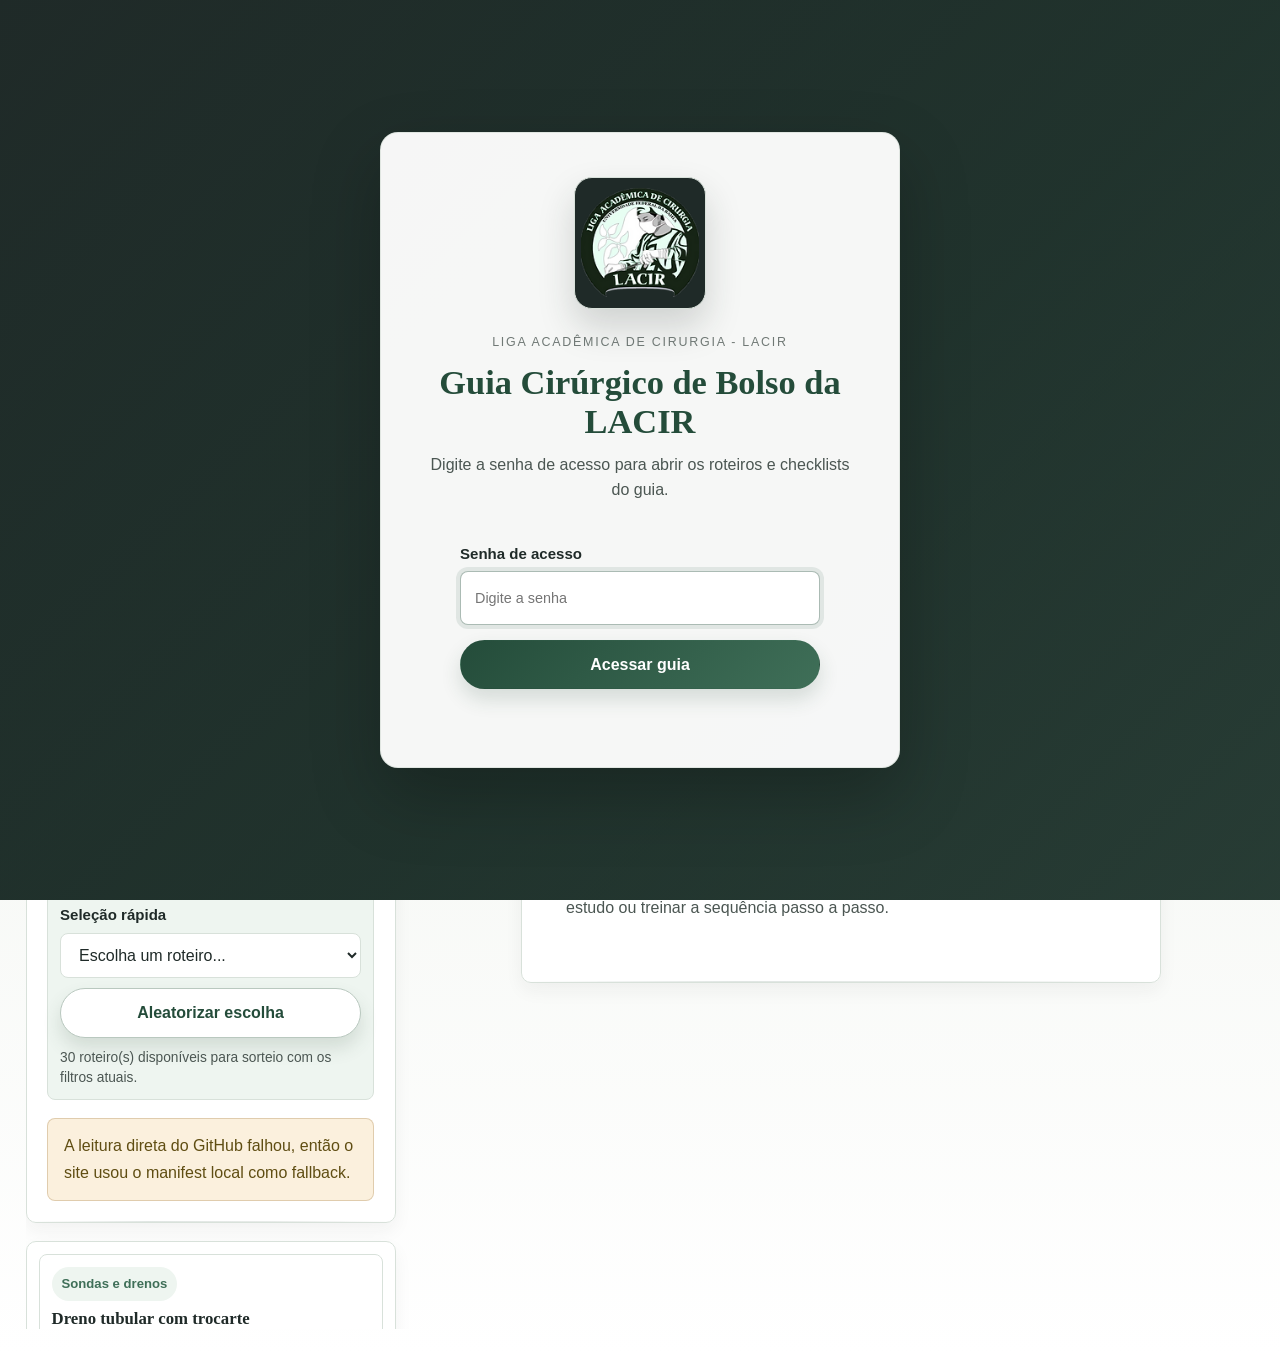
==== commit de3d7e1d: "Antigravity modificações primeiro" ====
--- a/index.html
+++ b/index.html
@@ -4,6 +4,21 @@
     <meta charset="UTF-8" />
     <meta name="viewport" content="width=device-width, initial-scale=1.0" />
     <title>Guia de Cirurgia de Bolso da LACIR</title>
+    <meta name="description" content="Guia cirúrgico de bolso da LACIR, com roteiros práticos, checklists de estudo e sequências passo a passo para procedimentos cirúrgicos." />
+    <meta name="theme-color" content="#244C3A" />
+
+    <!-- Open Graph / Facebook -->
+    <meta property="og:type" content="website" />
+    <meta property="og:title" content="Guia de Cirurgia de Bolso da LACIR" />
+    <meta property="og:description" content="Roteiros práticos, checklists e sequências de estudo para procedimentos cirúrgicos." />
+    <meta property="og:image" content="assets/lacir-logo.png" />
+
+    <!-- Twitter/X -->
+    <meta name="twitter:card" content="summary_large_image" />
+    <meta name="twitter:title" content="Guia de Cirurgia de Bolso da LACIR" />
+    <meta name="twitter:description" content="Roteiros práticos, checklists e sequências de estudo para procedimentos cirúrgicos." />
+    <meta name="twitter:image" content="assets/lacir-logo.png" />
+
     <link
       rel="icon"
       type="image/svg+xml"
--- a/styles.css
+++ b/styles.css
@@ -1,4 +1,4 @@
-﻿:root {
+:root {
   --bg: #f6f8f5;
   --bg-soft: #eef5f0;
   --surface: rgba(255, 255, 255, 0.96);
@@ -1061,7 +1061,7 @@
 }
 
 .step-alert::before {
-  content: "AtenÃ§Ã£o";
+  content: "Atenção";
   font-size: 0.76rem;
   font-weight: 800;
   letter-spacing: 0.1em;
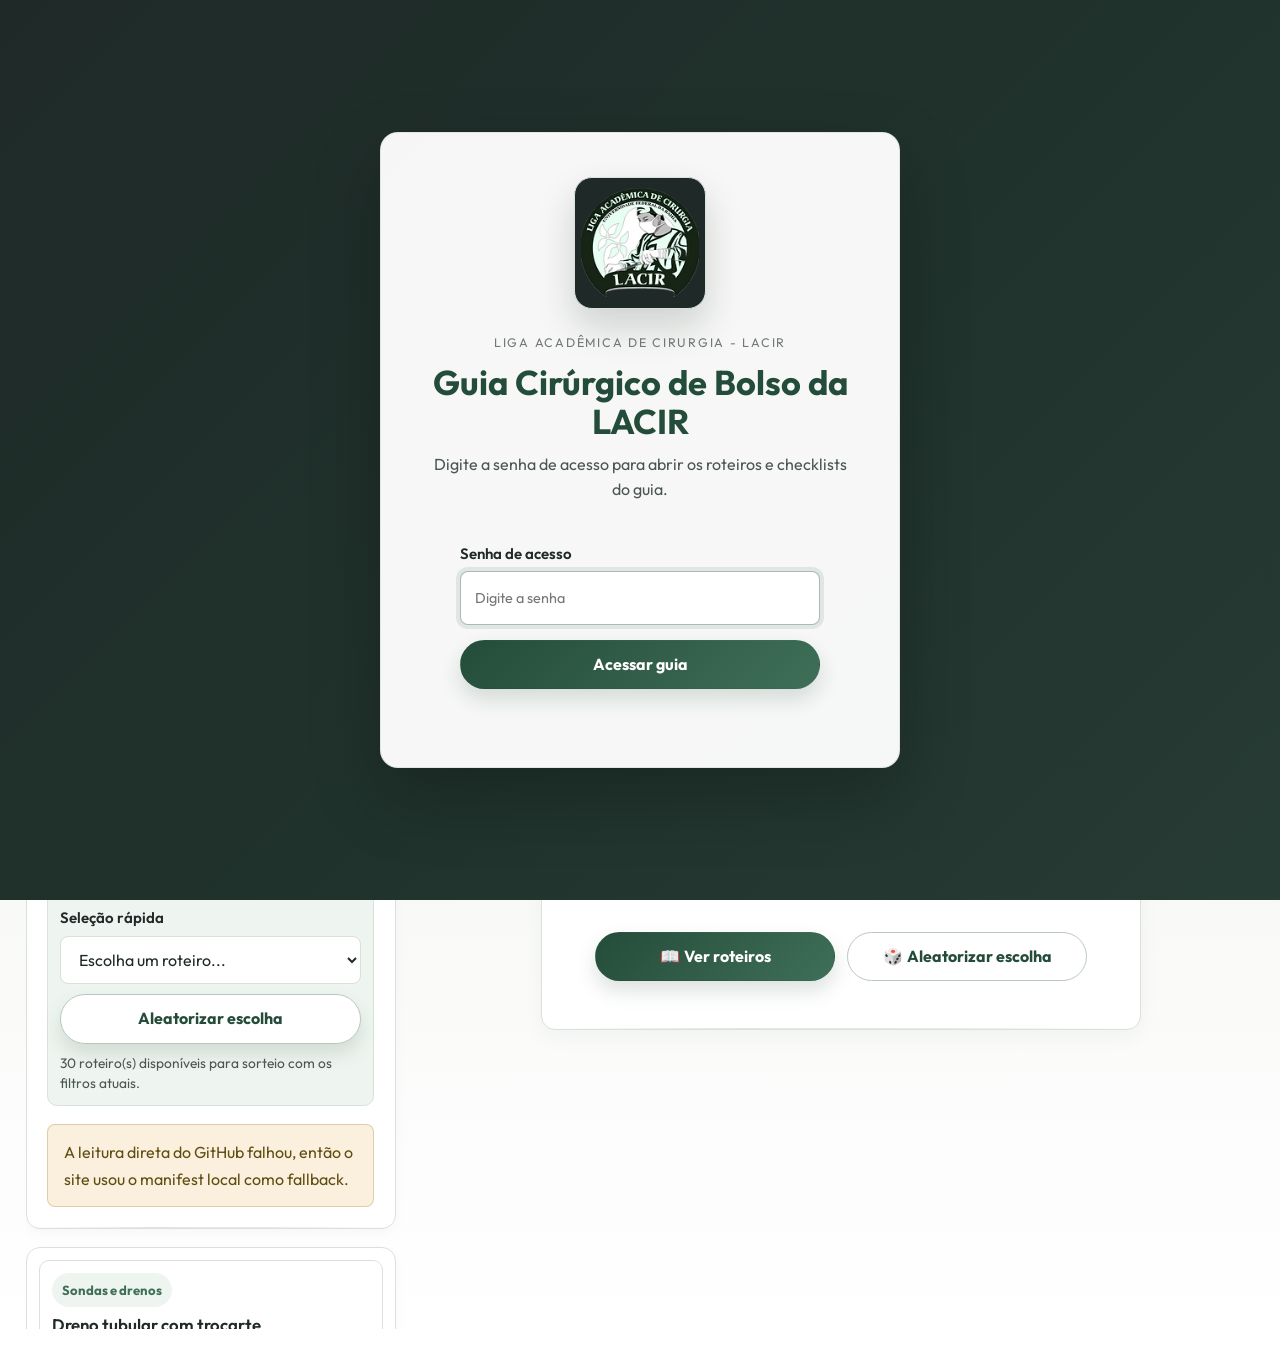
==== commit e279b9a7: "Melhora da estética" ====
--- a/index.html
+++ b/index.html
@@ -4,6 +4,9 @@
     <meta charset="UTF-8" />
     <meta name="viewport" content="width=device-width, initial-scale=1.0" />
     <title>Guia de Cirurgia de Bolso da LACIR</title>
+    <link rel="preconnect" href="https://fonts.googleapis.com">
+    <link rel="preconnect" href="https://fonts.gstatic.com" crossorigin>
+    <link href="https://fonts.googleapis.com/css2?family=Inter:wght@400;500;600;700&family=Outfit:wght@400;500;600;700&display=swap" rel="stylesheet">
     <meta name="description" content="Guia cirúrgico de bolso da LACIR, com roteiros práticos, checklists de estudo e sequências passo a passo para procedimentos cirúrgicos." />
     <meta name="theme-color" content="#244C3A" />
 
@@ -275,12 +278,19 @@
                   LACIR
                 </span>
               </div>
-              <p class="eyebrow">Cirurgia de Bolso LACIR</p>
+              <p class="eyebrow">Guia de Bolso LACIR</p>
               <h2 id="emptyStateTitle">Escolha um procedimento para começar</h2>
               <p id="emptyStateText">
-                Use a lista lateral para selecionar um roteiro, revisar as etapas no modo estudo ou
-                treinar a sequência passo a passo.
+                Selecione um roteiro na barra lateral para revisar as etapas críticas no Modo Estudo ou treinar a sequência passo a passo no Modo Sequência.
               </p>
+              <div class="empty-state-actions">
+                <button type="button" id="hubViewListButton" class="button button-primary">
+                  <span class="action-icon">📖</span> Ver roteiros
+                </button>
+                <button type="button" id="hubRandomButton" class="button button-secondary">
+                  <span class="action-icon">🎲</span> Aleatorizar escolha
+                </button>
+              </div>
             </div>
           </section>
 
@@ -319,13 +329,22 @@
             </article>
 
             <section id="studyView" class="view-block">
-              <div id="overviewCards" class="overview-grid"></div>
-
-              <div class="panel">
-                <div class="section-header">
+              <div class="panel info-panel">
+                <div class="section-header info-section-header">
                   <div>
-                    <p class="eyebrow">Conteúdo complementar</p>
-                    <h3>Blocos expansíveis</h3>
+                    <p class="eyebrow">Informações adicionais</p>
+                    <h3>Informações do procedimento</h3>
+                  </div>
+                  <div class="info-global-actions">
+                    <button type="button" id="openAllInfoButton" class="button button-ghost button-compact">
+                      <span class="action-icon">📂</span> Abrir tudo
+                    </button>
+                    <button type="button" id="closeAllInfoButton" class="button button-ghost button-compact">
+                      <span class="action-icon">📁</span> Fechar tudo
+                    </button>
+                    <button type="button" id="stepsOnlyButton" class="button button-ghost button-compact">
+                      <span class="action-icon">🎯</span> Mostrar só passos
+                    </button>
                   </div>
                 </div>
 
--- a/styles.css
+++ b/styles.css
@@ -1,7 +1,7 @@
 :root {
   --bg: #f6f8f5;
   --bg-soft: #eef5f0;
-  --surface: rgba(255, 255, 255, 0.96);
+  --surface: rgba(255, 255, 255, 0.98);
   --surface-strong: #ffffff;
   --surface-muted: #eef5f0;
   --border: #d8e1da;
@@ -16,14 +16,14 @@
   --critical: #244c3a;
   --critical-soft: #eef5f0;
   --warning: #74621c;
-  --warning-soft: #fff6dd;
-  --shadow: 0 14px 30px rgba(31, 42, 40, 0.07);
-  --shadow-soft: 0 8px 18px rgba(31, 42, 40, 0.05);
-  --radius-lg: 10px;
-  --radius-md: 8px;
+  --warning-soft: #fff4d6;
+  --shadow: 0 8px 20px rgba(31, 42, 40, 0.04);
+  --shadow-soft: 0 4px 12px rgba(31, 42, 40, 0.03);
+  --radius-lg: 14px;
+  --radius-md: 10px;
   --radius-sm: 8px;
-  --sans: "Aptos", "Segoe UI Variable", "Segoe UI", "Trebuchet MS", sans-serif;
-  --serif: "Iowan Old Style", "Palatino Linotype", "Book Antiqua", Georgia, serif;
+  --sans: "Outfit", "Inter", "Segoe UI Variable", "Segoe UI", sans-serif;
+  --serif: "Outfit", "Iowan Old Style", "Georgia", serif;
 }
 
 * {
@@ -890,15 +890,19 @@
   grid-template-columns: repeat(auto-fit, minmax(300px, 1fr));
 }
 
+/* Estilos para Acordeões (detail-panel) */
 .detail-panel {
   border: 1px solid var(--border);
   border-radius: var(--radius-md);
-  background: #ffffff;
+  background: var(--surface-strong);
+  box-shadow: 0 2px 6px rgba(31, 42, 40, 0.01);
+  transition: border-color 0.2s ease, box-shadow 0.2s ease;
   overflow: hidden;
 }
 
-.detail-panel[open] {
-  border-color: rgba(36, 76, 58, 0.22);
+.detail-panel:hover {
+  border-color: var(--border-strong);
+  box-shadow: 0 4px 12px rgba(31, 42, 40, 0.03);
 }
 
 .detail-panel summary {
@@ -907,79 +911,148 @@
   align-items: center;
   justify-content: space-between;
   gap: 12px;
-  padding: 14px 16px;
+  padding: 16px 20px;
   cursor: pointer;
-  font-weight: 700;
+  font-weight: 600;
   font-size: 1.04rem;
+  color: var(--text);
+  background: var(--surface-strong);
+  transition: background-color 0.2s ease;
+  user-select: none;
 }
 
 .detail-panel summary::-webkit-details-marker {
   display: none;
 }
 
+.detail-panel summary:hover {
+  background-color: var(--bg-soft);
+}
+
+.detail-panel[open] {
+  border-color: var(--green);
+}
+
+.detail-panel[open] summary {
+  border-bottom: 1px solid var(--border);
+  background-color: var(--bg-soft);
+}
+
 .detail-panel summary::after {
-  content: "+";
-  font-size: 1.2rem;
-  color: var(--accent);
-  transition: transform 180ms ease;
+  content: "▼";
+  font-size: 0.8rem;
+  color: var(--green);
+  transition: transform 0.25s ease;
 }
 
 .detail-panel[open] summary::after {
-  transform: rotate(45deg);
+  transform: rotate(-180deg);
 }
 
 .detail-content {
-  padding: 0 16px 16px;
+  padding: 20px;
+  background: var(--surface-strong);
 }
 
 .detail-list {
   margin: 0;
-  padding-left: 18px;
+  padding-left: 20px;
   font-size: 1rem;
   line-height: 1.68;
 }
 
+.detail-list li {
+  color: var(--muted);
+}
+
 .detail-list li + li {
   margin-top: 6px;
 }
 
+/* Painel de Informações Globais */
+.info-section-header {
+  display: flex;
+  justify-content: space-between;
+  align-items: center;
+  gap: 16px;
+}
+
+.info-global-actions {
+  display: flex;
+  gap: 8px;
+  flex-wrap: wrap;
+}
+
+.action-icon {
+  margin-right: 4px;
+}
+
+/* Empty State Hub */
+.empty-state {
+  padding: 40px 20px;
+}
+
+.empty-state-card {
+  max-width: 600px;
+  margin: 0 auto;
+  text-align: center;
+  border-radius: var(--radius-lg);
+  padding: 48px 32px;
+  background: #ffffff;
+  border: 1px solid var(--border);
+  box-shadow: var(--shadow);
+  display: flex;
+  flex-direction: column;
+  align-items: center;
+}
+
+.empty-state-actions {
+  display: flex;
+  gap: 12px;
+  justify-content: center;
+  margin-top: 24px;
+  width: 100%;
+  flex-wrap: wrap;
+}
+
+.empty-state-actions .button {
+  flex: 1;
+  min-width: 180px;
+  max-width: 240px;
+}
+
+/* Polimento dos Cards de Passos */
 .step-card {
   position: relative;
   display: grid;
-  gap: 12px;
+  gap: 16px;
   width: 100%;
-  padding: clamp(16px, 1.8vw, 22px);
+  padding: clamp(16px, 1.8vw, 24px);
   border-radius: var(--radius-lg);
   border: 1px solid var(--border);
   background: #ffffff;
-  transition:
-    transform 180ms ease,
-    border-color 180ms ease,
-    box-shadow 180ms ease,
-    background-color 180ms ease;
+  transition: transform 180ms ease, border-color 180ms ease, box-shadow 180ms ease, background-color 180ms ease;
+  box-shadow: 0 4px 10px rgba(31, 42, 40, 0.02);
 }
 
 .step-card:hover {
-  transform: translateY(-1px);
-  border-color: rgba(36, 76, 58, 0.18);
-  box-shadow: 0 10px 22px rgba(31, 42, 40, 0.05);
+  transform: translateY(-2px);
+  border-color: var(--border-strong);
+  box-shadow: var(--shadow);
 }
 
 .step-card.is-checked {
-  border-color: rgba(66, 93, 74, 0.28);
-  background: linear-gradient(135deg, rgba(221, 232, 218, 0.58), rgba(255, 255, 255, 0.98));
+  border-color: var(--green);
+  background: linear-gradient(135deg, rgba(221, 232, 218, 0.4), #ffffff);
 }
 
 .step-card.is-critical {
-  border-color: rgba(36, 76, 58, 0.24);
-  box-shadow: inset 4px 0 0 rgba(138, 90, 22, 0.54);
+  border-left: 5px solid #d4a373; /* Cor bronze/alerta em vez de vermelho agressivo */
 }
 
 .step-card.is-current {
-  border-color: rgba(36, 76, 58, 0.32);
-  box-shadow:
-    0 16px 32px rgba(31, 42, 40, 0.08),
-    inset 0 0 0 1px rgba(36, 76, 58, 0.08);
+  border-color: var(--green);
+  box-shadow: 0 16px 32px rgba(31, 42, 40, 0.06), inset 0 0 0 1px rgba(36, 76, 58, 0.08);
 }
 
 .step-card.is-revealed {
@@ -1005,11 +1078,11 @@
   min-height: 44px;
   display: inline-grid;
   place-items: center;
-  border-radius: var(--radius-sm);
+  border-radius: var(--radius-md);
   background: var(--accent-soft);
   color: var(--accent);
   font-weight: 800;
-  font-size: 1rem;
+  font-size: 1.1rem;
   flex: 0 0 auto;
 }
 
@@ -1042,9 +1115,9 @@
 .step-description {
   margin: 0;
   max-width: 92ch;
-  font-size: 1.08rem;
-  line-height: 1.78;
-  color: #2f3330;
+  font-size: 1.04rem;
+  line-height: 1.72;
+  color: var(--text);
 }
 
 .step-alert {
@@ -1052,12 +1125,12 @@
   gap: 4px;
   padding: 12px 14px 12px 16px;
   border-radius: var(--radius-md);
-  border: 1px solid rgba(138, 90, 22, 0.16);
-  border-left: 4px solid rgba(138, 90, 22, 0.78);
-  background: rgba(251, 240, 220, 0.7);
-  color: #4f4216;
+  border: 1px solid rgba(212, 163, 115, 0.2);
+  border-left: 4px solid #d4a373;
+  background: #fffbf0;
+  color: #6a4f1d;
   line-height: 1.62;
-  font-size: 1rem;
+  font-size: 0.96rem;
 }
 
 .step-alert::before {
@@ -1072,10 +1145,10 @@
 .step-subactions {
   display: grid;
   gap: 8px;
-  padding: 12px;
+  padding: 16px;
   border-radius: var(--radius-md);
   border: 1px solid var(--border);
-  background: var(--surface-muted);
+  background: var(--bg-soft);
 }
 
 .step-subactions-title {
@@ -1099,12 +1172,13 @@
   grid-template-columns: auto minmax(0, 1fr);
   gap: 10px;
   align-items: start;
-  padding: 9px 10px;
+  padding: 10px 14px;
   border-radius: var(--radius-sm);
   background: #ffffff;
-  color: #303330;
-  font-size: 0.98rem;
+  color: var(--text);
+  font-size: 0.95rem;
   line-height: 1.55;
+  border: 1px solid var(--border);
 }
 
 .step-subaction-label {
@@ -1117,6 +1191,7 @@
   background: var(--green-soft);
   font-weight: 800;
   color: var(--green);
+  font-size: 0.8rem;
 }
 
 .step-image {
@@ -1142,13 +1217,20 @@
   display: inline-flex;
   align-items: center;
   gap: 8px;
-  padding: 9px 12px;
+  padding: 8px 14px;
   border-radius: 999px;
   border: 1px solid var(--border-strong);
   background: #ffffff;
   font-weight: 700;
   color: var(--accent);
   white-space: nowrap;
+  transition: background-color 0.2s ease, border-color 0.2s ease;
+  cursor: pointer;
+}
+
+.step-check:hover {
+  background-color: var(--bg-soft);
+  border-color: var(--accent);
 }
 
 .step-check-inline {
@@ -1160,6 +1242,7 @@
   width: 18px;
   height: 18px;
   accent-color: var(--accent);
+  cursor: pointer;
 }
 
 .sequence-summary {
@@ -1532,6 +1615,27 @@
   }
 }
 
+@media (max-width: 720px) {
+  .info-section-header {
+    flex-direction: column;
+    align-items: stretch;
+    gap: 12px;
+  }
+
+  .info-global-actions {
+    width: 100%;
+    display: flex;
+    gap: 8px;
+    justify-content: stretch;
+  }
+
+  .info-global-actions .button {
+    flex: 1;
+    min-height: 40px;
+    font-size: 0.88rem;
+  }
+}
+
 @media (prefers-reduced-motion: reduce) {
   *,
   *::before,
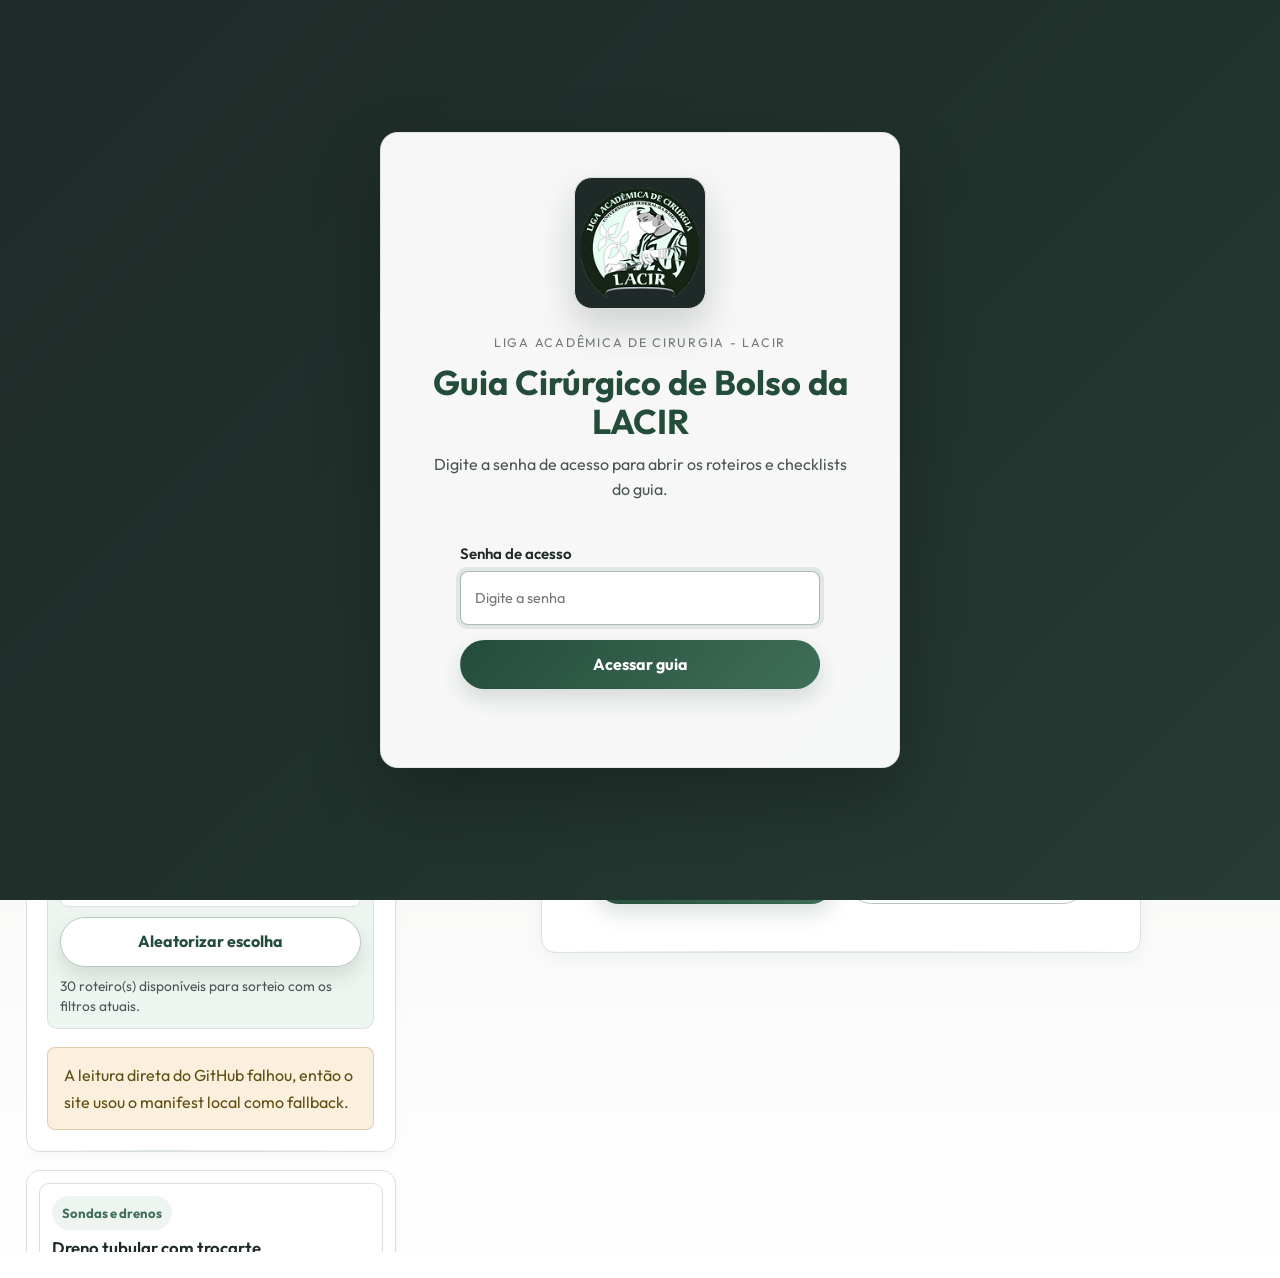
==== commit 2186d3ee: "Correção de bugs e melhora do site" ====
--- a/index.html
+++ b/index.html
@@ -109,80 +109,77 @@
       </header>
 
       <section class="panel status-panel">
-        <div class="status-intro">
-          <div>
-            <p class="eyebrow">Biblioteca de roteiros</p>
-            <h2>Dados e importação</h2>
+        <div class="status-header-simple">
+          <div class="status-title-group">
+            <span class="action-icon">📚</span>
+            <h2>Biblioteca de roteiros</h2>
           </div>
-
-          <p id="statusMessage" class="status-message" aria-live="polite">
-            Preparando leitura da pasta de procedimentos...
-          </p>
-        </div>
-
-        <details class="status-details">
-          <summary>Detalhes da sincronização</summary>
-
-          <div class="status-grid">
-            <article class="status-card">
-            <span class="status-label">Roteiros únicos</span>
-            <strong id="loadedProcedureCount">0</strong>
-            <small id="statusProcedureBreakdown">Aguardando carregamento</small>
-          </article>
-
-            <article class="status-card">
-            <span class="status-label">Fonte dos roteiros</span>
-            <strong id="dataSourceLabel">Carregando</strong>
-            <small id="configSummary">Configuração ainda não lida.</small>
-          </article>
-
-            <article class="status-card">
-            <span class="status-label">Arquivos processados</span>
-            <strong id="fileLoadSummary">0</strong>
-            <small id="issueSummary">Sem erros de importação.</small>
-          </article>
-          </div>
-
-          <div class="loading-panel" aria-live="polite">
-            <div class="loading-meta">
-              <span id="loadingLabel">Aguardando</span>
-              <span id="loadingCounter">0 / 0</span>
-            </div>
-
-            <div class="progress-track" aria-hidden="true">
-              <div id="loadingProgressBar" class="progress-fill"></div>
-            </div>
-          </div>
-        </details>
-
-        <div class="status-actions">
           <button type="button" id="reloadProceduresButton" class="button button-primary">
             Recarregar roteiros
           </button>
-          <button type="button" id="importSingleButton" class="button button-secondary">
-            Importar arquivo local
-          </button>
-          <button type="button" id="importMultipleButton" class="button button-secondary">
-            Importar vários arquivos locais
-          </button>
-          <button type="button" id="clearLocalImportsButton" class="button button-ghost">
-            Limpar importação local
-          </button>
-        </div>
-
-        <input
-          type="file"
-          id="singleFileInput"
-          accept=".json,.txt,application/json,text/plain"
-          hidden
-        />
-        <input
-          type="file"
-          id="multipleFilesInput"
-          accept=".json,.txt,application/json,text/plain"
-          multiple
-          hidden
-        />
+        </div>
+
+        <div class="status-info-simple">
+          <p id="statusMessage" class="status-message" aria-live="polite">
+            Preparando leitura dos roteiros...
+          </p>
+
+          <div class="loading-panel-simple">
+            <div class="progress-track" aria-hidden="true">
+              <div id="loadingProgressBar" class="progress-fill"></div>
+            </div>
+          </div>
+        </div>
+
+        <!-- Elementos técnicos legados mantidos ocultos para compatibilidade com o script.js -->
+        <div class="hidden-technical-elements" style="display: none !important;">
+          <details class="status-details">
+            <summary>Detalhes da sincronização</summary>
+            <div class="status-grid">
+              <article class="status-card">
+                <span class="status-label">Roteiros únicos</span>
+                <strong id="loadedProcedureCount">0</strong>
+                <small id="statusProcedureBreakdown">Aguardando carregamento</small>
+              </article>
+              <article class="status-card">
+                <span class="status-label">Fonte dos roteiros</span>
+                <strong id="dataSourceLabel">Carregando</strong>
+                <small id="configSummary">Configuração ainda não lida.</small>
+              </article>
+              <article class="status-card">
+                <span class="status-label">Arquivos processados</span>
+                <strong id="fileLoadSummary">0</strong>
+                <small id="issueSummary">Sem erros de importação.</small>
+              </article>
+            </div>
+            <div class="loading-panel" aria-live="polite">
+              <div class="loading-meta">
+                <span id="loadingLabel">Aguardando</span>
+                <span id="loadingCounter">0 / 0</span>
+              </div>
+            </div>
+          </details>
+
+          <div class="status-actions">
+            <button type="button" id="importSingleButton">Importar arquivo local</button>
+            <button type="button" id="importMultipleButton">Importar vários arquivos locais</button>
+            <button type="button" id="clearLocalImportsButton">Limpar importação local</button>
+          </div>
+
+          <input
+            type="file"
+            id="singleFileInput"
+            accept=".json,.txt,application/json,text/plain"
+            hidden
+          />
+          <input
+            type="file"
+            id="multipleFilesInput"
+            accept=".json,.txt,application/json,text/plain"
+            multiple
+            hidden
+          />
+        </div>
       </section>
 
       <div class="layout">
--- a/styles.css
+++ b/styles.css
@@ -380,20 +380,75 @@
   margin-bottom: 22px;
 }
 
-.status-intro {
+.status-header-simple {
   display: flex;
   justify-content: space-between;
+  align-items: center;
+  gap: 16px;
+  flex-wrap: wrap;
+  width: 100%;
+}
+
+.status-title-group {
+  display: flex;
+  align-items: center;
+  gap: 10px;
+}
+
+.status-title-group h2 {
+  margin: 0;
+  font-family: var(--serif);
+  font-size: 1.55rem;
+  color: var(--accent);
+}
+
+.status-info-simple {
+  display: grid;
+  grid-template-columns: minmax(0, 1.5fr) minmax(200px, 1fr);
+  align-items: center;
   gap: 20px;
-  align-items: end;
-}
-
-.status-intro h2 {
-  font-size: 1.55rem;
+  margin-top: 6px;
+}
+
+.loading-panel-simple {
+  display: flex;
+  align-items: center;
+  width: 100%;
+}
+
+/* Thinner progress track */
+.status-panel .progress-track {
+  height: 6px;
+  background: var(--border);
+  position: relative;
+  overflow: hidden;
+}
+
+/* Indeterminate progress bar */
+.progress-fill.is-indeterminate {
+  width: 30% !important;
+  animation: progressIndeterminate 1.5s infinite linear;
+  background: linear-gradient(90deg, transparent, var(--accent), var(--green), transparent);
+}
+
+@keyframes progressIndeterminate {
+  0% {
+    transform: translateX(-100%);
+  }
+  100% {
+    transform: translateX(330%);
+  }
+}
+
+@media (max-width: 880px) {
+  .status-info-simple {
+    grid-template-columns: 1fr;
+    gap: 12px;
+  }
 }
 
 .status-message {
   margin: 0;
-  max-width: 600px;
   padding: 10px 14px;
   border: 1px solid var(--border);
   border-radius: var(--radius-sm);
@@ -891,6 +946,10 @@
 }
 
 /* Estilos para Acordeões (detail-panel) */
+.detail-panel-wrapper {
+  min-width: 0;
+}
+
 .detail-panel {
   border: 1px solid var(--border);
   border-radius: var(--radius-md);
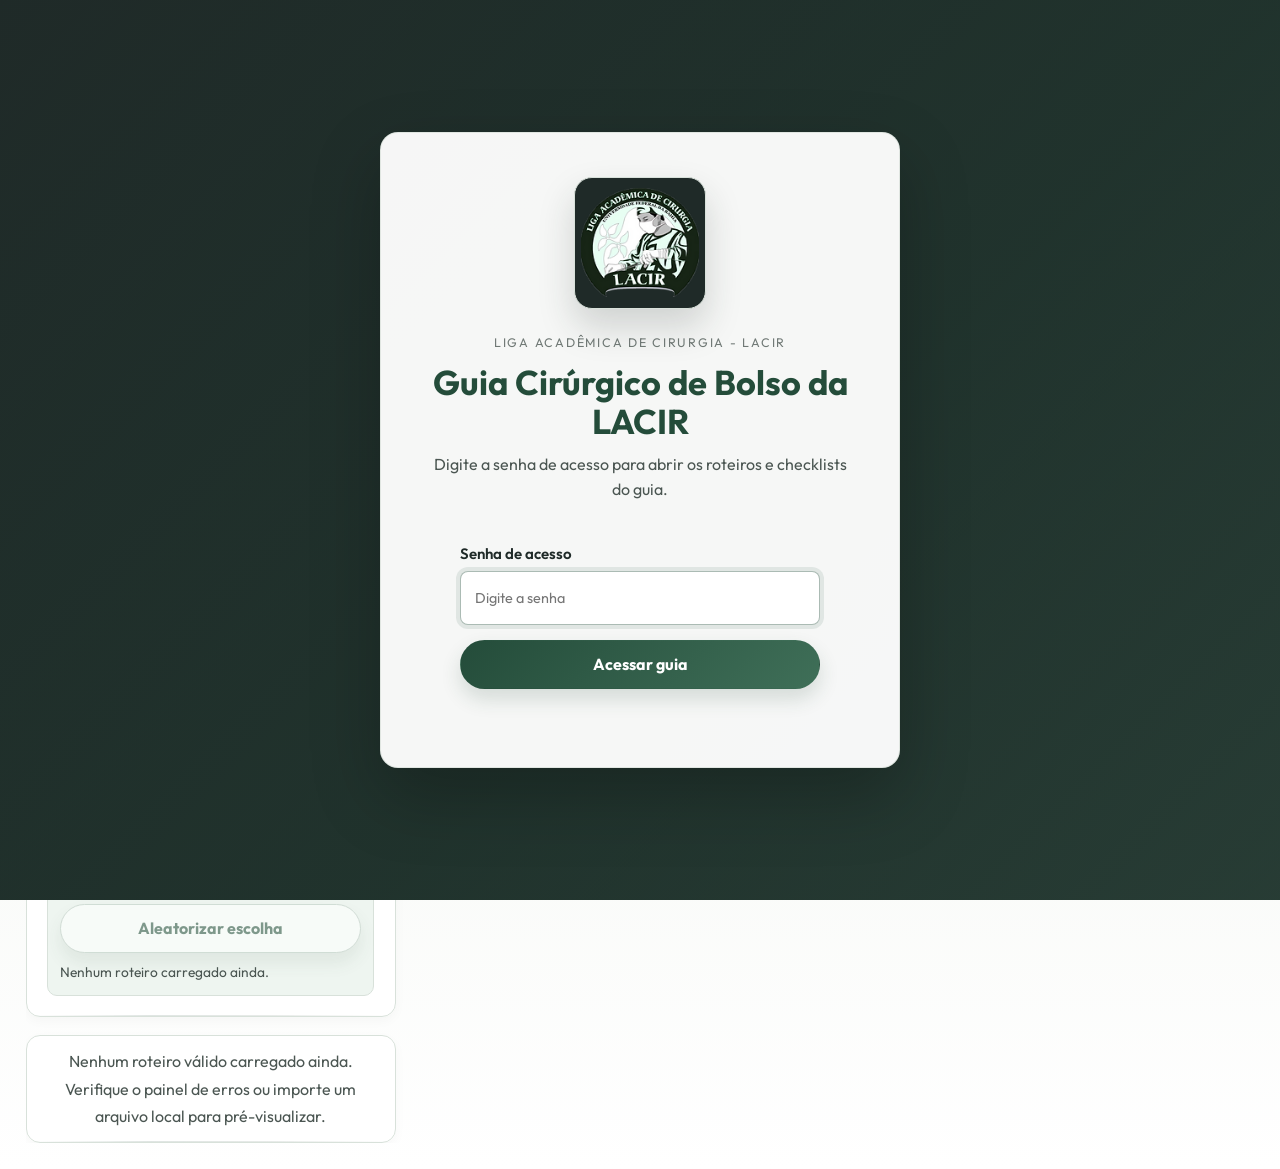
==== commit 0063b32b: "Modoficação estética, funcional dos blocos, modo de foco etc" ====
--- a/index.html
+++ b/index.html
@@ -109,25 +109,24 @@
       </header>
 
       <section class="panel status-panel">
-        <div class="status-header-simple">
-          <div class="status-title-group">
-            <span class="action-icon">📚</span>
-            <h2>Biblioteca de roteiros</h2>
-          </div>
-          <button type="button" id="reloadProceduresButton" class="button button-primary">
-            Recarregar roteiros
-          </button>
-        </div>
-
-        <div class="status-info-simple">
-          <p id="statusMessage" class="status-message" aria-live="polite">
-            Preparando leitura dos roteiros...
-          </p>
-
-          <div class="loading-panel-simple">
-            <div class="progress-track" aria-hidden="true">
-              <div id="loadingProgressBar" class="progress-fill"></div>
-            </div>
+        <div class="status-container-compact">
+          <div class="status-left">
+            <span class="status-icon">📚</span>
+            <p id="statusMessage" class="status-message" aria-live="polite">
+              Preparando leitura dos roteiros...
+            </p>
+          </div>
+          <div class="status-center">
+            <div class="loading-panel-simple">
+              <div class="progress-track" aria-hidden="true">
+                <div id="loadingProgressBar" class="progress-fill"></div>
+              </div>
+            </div>
+          </div>
+          <div class="status-right">
+            <button type="button" id="reloadProceduresButton" class="button button-secondary button-compact">
+              Recarregar
+            </button>
           </div>
         </div>
 
@@ -216,6 +215,12 @@
               </select>
             </label>
 
+            <div class="favorites-filter-container">
+              <button type="button" id="toggleFavoritesFilterButton" class="button button-secondary button-full">
+                Filtrar favoritos <span>☆</span>
+              </button>
+            </div>
+
             <div id="quickProcedurePicker" class="quick-picker">
               <label class="field quick-picker-field">
                 <span>Seleção rápida</span>
@@ -300,7 +305,12 @@
                   <span id="selectedSourceBadge" class="badge muted"></span>
                 </div>
 
-                <h2 id="selectedProcedureName"></h2>
+                <div class="hero-title-row">
+                  <h2 id="selectedProcedureName"></h2>
+                  <button type="button" id="selectedProcedureFavoriteButton" class="favorite-hero-button" title="Adicionar aos favoritos" aria-label="Favoritar procedimento">
+                    ☆
+                  </button>
+                </div>
                 <p id="selectedProcedureDescription" class="hero-description"></p>
 
                 <div class="hero-file-row">
@@ -313,6 +323,9 @@
                   </button>
                   <button type="button" id="sequenceModeButton" class="button button-secondary">
                     Modo Sequência
+                  </button>
+                  <button type="button" id="focusModeButton" class="button button-secondary">
+                    Modo Foco
                   </button>
                   <button type="button" id="backToStartButton" class="button button-ghost">
                     Voltar ao início
--- a/styles.css
+++ b/styles.css
@@ -1706,3 +1706,230 @@
   }
 }
 
+/* ==========================================================================
+   Biblioteca de Roteiros Compacta
+   ========================================================================== */
+.status-panel {
+  display: block;
+  padding: 12px clamp(18px, 1.6vw, 24px);
+  margin-bottom: 20px;
+  background: #ffffff;
+  border-radius: var(--radius-lg);
+  border: 1px solid var(--border);
+  transition: padding 0.25s ease;
+}
+
+.status-panel.is-loading {
+  padding: 18px clamp(18px, 1.6vw, 24px);
+}
+
+.status-container-compact {
+  display: flex;
+  align-items: center;
+  justify-content: space-between;
+  gap: 16px;
+  width: 100%;
+}
+
+.status-left {
+  display: flex;
+  align-items: center;
+  gap: 10px;
+  min-width: 0;
+  flex: 1 1 auto;
+}
+
+.status-icon {
+  font-size: 1.2rem;
+  flex-shrink: 0;
+}
+
+.status-message {
+  margin: 0;
+  font-size: 0.95rem;
+  font-weight: 500;
+  color: var(--text);
+  overflow: hidden;
+  text-overflow: ellipsis;
+  white-space: nowrap;
+}
+
+.status-center {
+  flex: 1 1 200px;
+  max-width: 320px;
+  display: flex;
+  align-items: center;
+}
+
+.status-center .loading-panel-simple {
+  width: 100%;
+}
+
+.status-panel.is-loaded .status-center {
+  display: none;
+}
+
+.status-right {
+  display: flex;
+  align-items: center;
+  flex-shrink: 0;
+}
+
+.button-compact {
+  padding: 6px 14px;
+  font-size: 0.88rem;
+  min-height: 36px;
+}
+
+/* ==========================================================================
+   Modo Foco
+   ========================================================================== */
+body.focus-mode .sidebar,
+body.focus-mode .status-panel {
+  display: none !important;
+}
+
+body.focus-mode .layout {
+  grid-template-columns: 1fr;
+}
+
+body.focus-mode .content {
+  max-width: 920px;
+  width: 100%;
+  margin: 0 auto;
+}
+
+/* ==========================================================================
+   Sistema de Favoritos
+   ========================================================================== */
+.procedure-card-header-row {
+  display: flex;
+  justify-content: space-between;
+  align-items: center;
+  margin-bottom: 8px;
+  width: 100%;
+}
+
+.favorite-card-button {
+  background: none;
+  border: none;
+  font-size: 1.25rem;
+  cursor: pointer;
+  line-height: 1;
+  color: var(--border-strong);
+  transition: transform 0.15s ease, color 0.15s ease;
+  padding: 2px;
+  display: inline-flex;
+  align-items: center;
+  justify-content: center;
+}
+
+.favorite-card-button:hover {
+  transform: scale(1.2);
+  color: #ffb703;
+}
+
+.favorite-card-button.is-favorite {
+  color: #ffb703;
+}
+
+.procedure-card.is-active .favorite-card-button {
+  color: rgba(255, 255, 255, 0.4);
+}
+
+.procedure-card.is-active .favorite-card-button:hover {
+  color: #ffffff;
+}
+
+.procedure-card.is-active .favorite-card-button.is-favorite {
+  color: #ffb703;
+}
+
+.favorites-filter-container {
+  margin-top: 12px;
+  width: 100%;
+}
+
+#toggleFavoritesFilterButton {
+  display: inline-flex;
+  align-items: center;
+  justify-content: center;
+  gap: 8px;
+  width: 100%;
+}
+
+#toggleFavoritesFilterButton span {
+  font-size: 1.1rem;
+}
+
+.hero-title-row {
+  display: flex;
+  align-items: center;
+  justify-content: space-between;
+  gap: 16px;
+  width: 100%;
+}
+
+.favorite-hero-button {
+  background: none;
+  border: none;
+  font-size: 1.85rem;
+  cursor: pointer;
+  line-height: 1;
+  color: var(--border-strong);
+  transition: transform 0.15s ease, color 0.15s ease;
+  padding: 4px;
+}
+
+.favorite-hero-button:hover {
+  transform: scale(1.15);
+  color: #ffb703;
+}
+
+.favorite-hero-button.is-favorite {
+  color: #ffb703;
+}
+
+/* ==========================================================================
+   Suavização das Etapas Críticas e Alertas
+   ========================================================================== */
+.critical-badge {
+  background: #fff9eb !important;
+  color: #a07818 !important;
+  border: 1px solid #f6e3c0 !important;
+  padding: 2px 8px !important;
+  font-size: 0.78rem !important;
+  font-weight: 600 !important;
+  border-radius: 9999px !important;
+  text-transform: uppercase !important;
+  letter-spacing: 0.05em !important;
+  display: inline-flex !important;
+  align-items: center !important;
+}
+
+.checked-badge {
+  background: var(--green-soft) !important;
+  color: var(--green) !important;
+  border: 1px solid rgba(36, 76, 58, 0.15) !important;
+  padding: 2px 8px !important;
+  font-size: 0.78rem !important;
+  font-weight: 600 !important;
+  border-radius: 9999px !important;
+  text-transform: uppercase !important;
+  letter-spacing: 0.05em !important;
+  display: inline-flex !important;
+  align-items: center !important;
+}
+
+.step-alert {
+  padding: 8px 12px !important;
+  font-size: 0.92rem !important;
+  line-height: 1.5 !important;
+  margin-top: 6px !important;
+}
+
+.step-subaction-item {
+  padding: 6px 12px !important;
+  font-size: 0.92rem !important;
+}
+
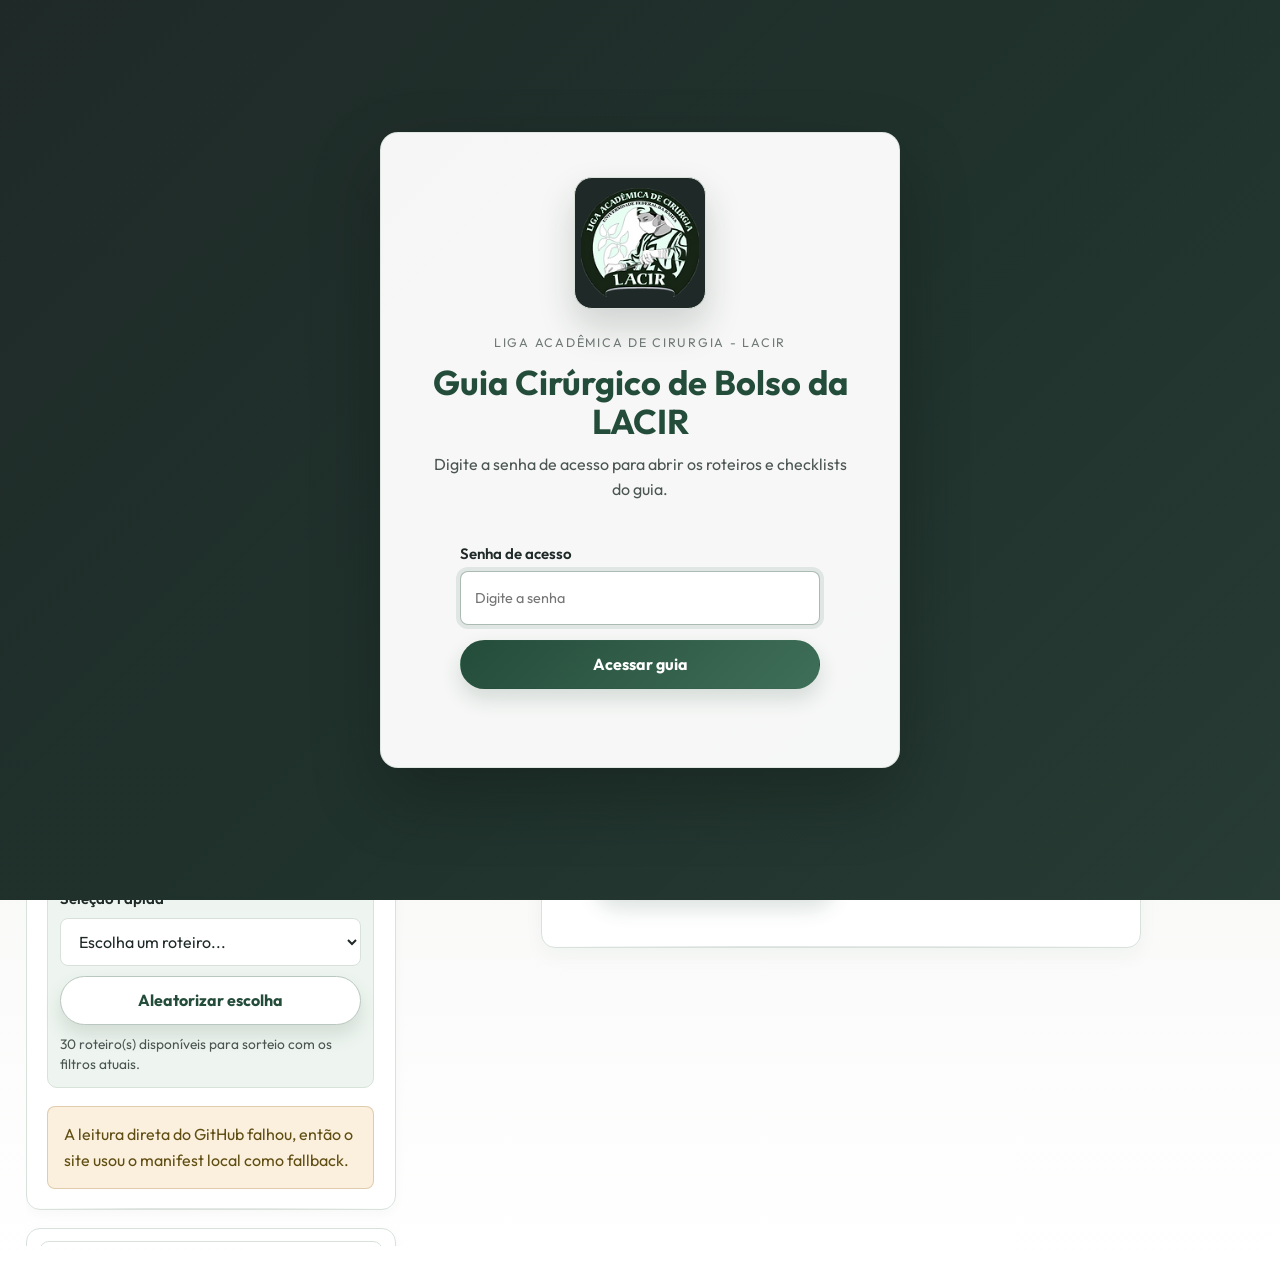
==== commit dc716bce: "Grande mudança teórica curso" ====
--- a/index.html
+++ b/index.html
@@ -108,6 +108,15 @@
         </div>
       </header>
 
+      <nav class="main-nav">
+        <button type="button" id="practiceSectionTab" class="nav-tab is-active">
+          <span class="nav-tab-icon">📖</span> Roteiros Práticos
+        </button>
+        <button type="button" id="theorySectionTab" class="nav-tab">
+          <span class="nav-tab-icon">🔧</span> Teoria Cirúrgica
+        </button>
+      </nav>
+
       <section class="panel status-panel">
         <div class="status-container-compact">
           <div class="status-left">
@@ -181,7 +190,8 @@
         </div>
       </section>
 
-      <div class="layout">
+      <div id="practiceSection" class="main-section">
+        <div class="layout">
         <aside class="sidebar">
           <section class="panel sidebar-intro">
             <div class="panel-heading">
@@ -450,8 +460,46 @@
           </section>
         </main>
       </div>
+      </div> <!-- Close #practiceSection -->
+
+      <div id="theorySection" class="main-section hidden">
+        <div class="teoria-layout">
+          <aside class="teoria-sidebar">
+            <section class="panel teoria-sidebar-panel">
+              <div class="panel-heading">
+                <div>
+                  <p class="eyebrow">Conteúdo</p>
+                  <h2>Teoria Cirúrgica</h2>
+                </div>
+              </div>
+              <p class="sidebar-copy">
+                Estude os fundamentos cirúrgicos teóricos, visite materiais e teste seus conhecimentos com perguntas rápidas.
+              </p>
+              <div id="teoriaModulesList" class="teoria-modules-list">
+                <!-- Modules loaded dynamically -->
+              </div>
+            </section>
+          </aside>
+
+          <main class="teoria-content">
+            <div id="teoriaEmptyState" class="teoria-empty-state">
+              <div class="empty-state-card">
+                <div class="empty-logo-mark">🔧</div>
+                <p class="eyebrow">Teoria Cirúrgica</p>
+                <h2>Selecione um módulo teórico</h2>
+                <p>Escolha um dos temas na barra lateral para começar seu estudo teórico, visualizar os instrumentais e realizar revisões.</p>
+              </div>
+            </div>
+
+            <div id="teoriaActiveModule" class="teoria-active-module hidden">
+              <!-- Active module content loaded dynamically -->
+            </div>
+          </main>
+        </div>
+      </div>
     </div>
 
     <script src="script.js"></script>
+    <script src="teoria.js"></script>
   </body>
 </html>
--- a/styles.css
+++ b/styles.css
@@ -1933,3 +1933,687 @@
   font-size: 0.92rem !important;
 }
 
+/* ==========================================================================
+   Aba Teoria Cirúrgica - Estilos Adicionais
+   ========================================================================== */
+
+/* Navigation Tabs Bar */
+.main-nav {
+  display: flex;
+  gap: 8px;
+  background: var(--surface-muted);
+  padding: 6px;
+  border-radius: var(--radius-lg);
+  border: 1px solid var(--border);
+  margin-bottom: 24px;
+  width: fit-content;
+}
+
+.nav-tab {
+  display: inline-flex;
+  align-items: center;
+  gap: 8px;
+  padding: 8px 18px;
+  font-weight: 600;
+  font-size: 0.95rem;
+  color: var(--muted);
+  background: transparent;
+  border-radius: var(--radius-md);
+  transition: all 0.2s cubic-bezier(0.4, 0, 0.2, 1);
+}
+
+.nav-tab:hover {
+  color: var(--text);
+  background: rgba(36, 76, 58, 0.05);
+}
+
+.nav-tab.is-active {
+  color: #ffffff;
+  background: var(--green);
+  box-shadow: 0 4px 12px rgba(63, 111, 88, 0.25);
+}
+
+.nav-tab-icon {
+  font-size: 1.1rem;
+}
+
+@media (max-width: 580px) {
+  .main-nav {
+    width: 100%;
+  }
+  .nav-tab {
+    flex: 1;
+    justify-content: center;
+    padding: 10px 12px;
+    font-size: 0.85rem;
+  }
+}
+
+/* Teoria Cirúrgica Layout */
+.teoria-layout {
+  display: grid;
+  grid-template-columns: 320px 1fr;
+  gap: 28px;
+  align-items: start;
+}
+
+@media (max-width: 1024px) {
+  .teoria-layout {
+    grid-template-columns: 1fr;
+  }
+}
+
+.teoria-sidebar {
+  position: sticky;
+  top: 24px;
+}
+
+.teoria-modules-list {
+  display: flex;
+  flex-direction: column;
+  gap: 12px;
+  margin-top: 16px;
+}
+
+.teoria-module-card {
+  display: flex;
+  align-items: center;
+  gap: 14px;
+  padding: 14px 16px;
+  background: var(--surface-strong);
+  border: 1px solid var(--border);
+  border-radius: var(--radius-md);
+  text-align: left;
+  width: 100%;
+  transition: all 0.2s cubic-bezier(0.4, 0, 0.2, 1);
+}
+
+.teoria-module-card:hover {
+  border-color: var(--border-strong);
+  transform: translateY(-2px);
+  box-shadow: var(--shadow-soft);
+}
+
+.teoria-module-card.is-active {
+  background: var(--green);
+  border-color: var(--green);
+  color: #ffffff;
+  box-shadow: 0 6px 16px rgba(63, 111, 88, 0.2);
+}
+
+.teoria-module-card.is-active .teoria-module-title {
+  color: #ffffff;
+}
+
+.teoria-module-card.is-active .teoria-module-desc {
+  color: rgba(255, 255, 255, 0.8);
+}
+
+.teoria-module-icon {
+  font-size: 1.6rem;
+  flex-shrink: 0;
+  display: inline-flex;
+  align-items: center;
+  justify-content: center;
+  width: 44px;
+  height: 44px;
+  background: var(--bg-soft);
+  border-radius: var(--radius-sm);
+  transition: background-color 0.2s;
+}
+
+.teoria-module-card.is-active .teoria-module-icon {
+  background: rgba(255, 255, 255, 0.15);
+}
+
+.teoria-module-info {
+  display: flex;
+  flex-direction: column;
+  gap: 2px;
+}
+
+.teoria-module-title {
+  font-weight: 700;
+  font-size: 1rem;
+  color: var(--text);
+}
+
+.teoria-module-desc {
+  font-size: 0.8rem;
+  color: var(--muted);
+  line-height: 1.3;
+}
+
+/* Header do Módulo Ativo */
+.teoria-header {
+  margin-bottom: 24px;
+}
+
+.teoria-header-meta {
+  display: flex;
+  flex-wrap: wrap;
+  gap: 8px;
+  margin-bottom: 12px;
+}
+
+.teoria-title-row {
+  display: flex;
+  align-items: center;
+  justify-content: space-between;
+  gap: 16px;
+  margin-bottom: 12px;
+}
+
+.teoria-title-row h2 {
+  font-size: 2rem;
+  font-weight: 800;
+  color: var(--text);
+  margin: 0;
+  line-height: 1.2;
+}
+
+.teoria-description {
+  font-size: 1.1rem;
+  color: var(--muted);
+  margin: 0 0 16px 0;
+}
+
+.teoria-fonte {
+  font-size: 0.8rem;
+  color: var(--muted);
+  font-style: italic;
+  margin-bottom: 16px;
+}
+
+/* Tabs de modo (Explorar / Perguntas Rápidas) */
+.teoria-mode-tabs {
+  display: flex;
+  gap: 12px;
+  border-bottom: 1px solid var(--border);
+  margin-bottom: 24px;
+}
+
+.teoria-mode-tab {
+  background: none;
+  border: none;
+  padding: 10px 16px;
+  font-weight: 700;
+  font-size: 1rem;
+  color: var(--muted);
+  position: relative;
+  transition: color 0.2s;
+}
+
+.teoria-mode-tab:hover {
+  color: var(--text);
+}
+
+.teoria-mode-tab.is-active {
+  color: var(--green);
+}
+
+.teoria-mode-tab.is-active::after {
+  content: "";
+  position: absolute;
+  bottom: -1px;
+  left: 0;
+  right: 0;
+  height: 3px;
+  background: var(--green);
+  border-radius: 99px;
+}
+
+/* Filtros por Grupo */
+.teoria-filters {
+  display: flex;
+  gap: 8px;
+  flex-wrap: wrap;
+  margin-bottom: 20px;
+}
+
+@media (max-width: 580px) {
+  .teoria-filters {
+    flex-wrap: nowrap;
+    overflow-x: auto;
+    padding-bottom: 8px;
+    -webkit-overflow-scrolling: touch;
+  }
+}
+
+.teoria-filter-chip {
+  background: var(--surface-strong);
+  border: 1px solid var(--border);
+  color: var(--muted);
+  padding: 6px 14px;
+  border-radius: 9999px;
+  font-weight: 600;
+  font-size: 0.88rem;
+  transition: all 0.15s ease;
+  white-space: nowrap;
+}
+
+.teoria-filter-chip:hover {
+  background: var(--bg-soft);
+  border-color: var(--border-strong);
+  color: var(--text);
+}
+
+.teoria-filter-chip.is-active {
+  background: var(--accent-strong);
+  border-color: var(--accent-strong);
+  color: #ffffff;
+  box-shadow: 0 4px 10px rgba(31, 42, 40, 0.15);
+}
+
+/* Campo de busca */
+.teoria-search-container {
+  margin-bottom: 24px;
+  width: 100%;
+}
+
+.teoria-search-container input {
+  width: 100%;
+  padding: 12px 18px;
+  border: 1px solid var(--border);
+  border-radius: var(--radius-md);
+  font-size: 1rem;
+  background: var(--surface-strong);
+  color: var(--text);
+  box-shadow: var(--shadow-soft);
+  transition: border-color 0.2s, box-shadow 0.2s;
+}
+
+.teoria-search-container input:focus {
+  border-color: var(--green);
+  box-shadow: 0 0 0 3px rgba(63, 111, 88, 0.15);
+  outline: none;
+}
+
+/* Grid de Instrumentos */
+.teoria-grid {
+  display: grid;
+  grid-template-columns: repeat(auto-fill, minmax(280px, 1fr));
+  gap: 20px;
+  margin-bottom: 32px;
+}
+
+.teoria-card {
+  background: var(--surface-strong);
+  border: 1px solid var(--border);
+  border-radius: var(--radius-lg);
+  padding: 20px;
+  display: flex;
+  flex-direction: column;
+  gap: 14px;
+  transition: all 0.2s cubic-bezier(0.4, 0, 0.2, 1);
+  box-shadow: var(--shadow-soft);
+  position: relative;
+  overflow: hidden;
+}
+
+.teoria-card:hover {
+  transform: translateY(-4px);
+  border-color: var(--border-strong);
+  box-shadow: var(--shadow);
+}
+
+.teoria-card-image {
+  width: 100%;
+  height: 180px;
+  border-radius: var(--radius-md);
+  background: var(--bg-soft);
+  display: flex;
+  align-items: center;
+  justify-content: center;
+  overflow: hidden;
+  border: 1px solid var(--border);
+  position: relative;
+}
+
+.teoria-card-image img {
+  width: 100%;
+  height: 100%;
+  object-fit: cover;
+  transition: transform 0.3s;
+}
+
+.teoria-card:hover .teoria-card-image img {
+  transform: scale(1.05);
+}
+
+.teoria-card-fallback-icon {
+  font-size: 3rem;
+  opacity: 0.3;
+}
+
+.teoria-card-badge {
+  position: absolute;
+  top: 12px;
+  right: 12px;
+  padding: 4px 10px;
+  border-radius: 9999px;
+  font-size: 0.72rem;
+  font-weight: 700;
+  text-transform: uppercase;
+  letter-spacing: 0.05em;
+  color: #ffffff;
+  box-shadow: 0 2px 6px rgba(0, 0, 0, 0.1);
+}
+
+.teoria-card-info {
+  display: flex;
+  flex-direction: column;
+  gap: 6px;
+  flex-grow: 1;
+}
+
+.teoria-card-title {
+  font-size: 1.15rem;
+  font-weight: 800;
+  color: var(--text);
+  margin: 0;
+  line-height: 1.3;
+}
+
+.teoria-card-desc {
+  font-size: 0.88rem;
+  color: var(--muted);
+  line-height: 1.5;
+  margin: 0;
+}
+
+.teoria-card-action {
+  width: 100%;
+  margin-top: 8px;
+}
+
+/* Painel de Detalhes (Modal / Slideover ou Inline Expandido) */
+.teoria-detail-panel {
+  background: var(--surface-strong);
+  border: 2px solid var(--green);
+  border-radius: var(--radius-lg);
+  padding: 28px;
+  margin-bottom: 32px;
+  box-shadow: var(--shadow);
+  display: flex;
+  flex-direction: column;
+  gap: 20px;
+  animation: slideDown 0.3s cubic-bezier(0.16, 1, 0.3, 1);
+}
+
+@keyframes slideDown {
+  from {
+    opacity: 0;
+    transform: translateY(-16px);
+  }
+  to {
+    opacity: 1;
+    transform: translateY(0);
+  }
+}
+
+.teoria-detail-header {
+  display: flex;
+  justify-content: space-between;
+  align-items: flex-start;
+  gap: 16px;
+  border-bottom: 1px solid var(--border);
+  padding-bottom: 16px;
+}
+
+.teoria-detail-title-col {
+  display: flex;
+  flex-direction: column;
+  gap: 4px;
+}
+
+.teoria-detail-title-col h3 {
+  font-size: 1.6rem;
+  font-weight: 800;
+  color: var(--text);
+  margin: 0;
+}
+
+.teoria-detail-grid {
+  display: grid;
+  grid-template-columns: 1fr 1.2fr;
+  gap: 24px;
+}
+
+@media (max-width: 768px) {
+  .teoria-detail-grid {
+    grid-template-columns: 1fr;
+  }
+}
+
+.teoria-detail-image-box {
+  width: 100%;
+  height: 280px;
+  border-radius: var(--radius-md);
+  border: 1px solid var(--border);
+  background: var(--bg-soft);
+  overflow: hidden;
+  display: flex;
+  align-items: center;
+  justify-content: center;
+}
+
+.teoria-detail-image-box img {
+  width: 100%;
+  height: 100%;
+  object-fit: cover;
+}
+
+.teoria-detail-info-box {
+  display: flex;
+  flex-direction: column;
+  gap: 16px;
+}
+
+.teoria-detail-section-title {
+  font-size: 0.85rem;
+  font-weight: 700;
+  text-transform: uppercase;
+  letter-spacing: 0.05em;
+  color: var(--green);
+  margin-bottom: 6px;
+}
+
+.teoria-detail-text {
+  font-size: 0.95rem;
+  line-height: 1.6;
+  color: var(--text);
+  margin: 0;
+}
+
+.teoria-detail-list {
+  margin: 0;
+  padding-left: 20px;
+  display: flex;
+  flex-direction: column;
+  gap: 6px;
+}
+
+.teoria-detail-list li {
+  font-size: 0.95rem;
+  line-height: 1.5;
+  color: var(--text);
+}
+
+.teoria-pegadinha-box {
+  background: var(--warning-soft);
+  border: 1px solid #f6e3c0;
+  border-radius: var(--radius-md);
+  padding: 16px;
+  color: var(--warning);
+}
+
+.teoria-pegadinha-box .teoria-detail-section-title {
+  color: #8c7112;
+}
+
+/* Modo Perguntas Rápidas (Flashcard) */
+.teoria-quiz-container {
+  display: flex;
+  flex-direction: column;
+  align-items: center;
+  justify-content: center;
+  padding: 20px 0;
+  max-width: 600px;
+  margin: 0 auto;
+  gap: 24px;
+}
+
+.teoria-quiz-progress {
+  font-size: 0.9rem;
+  font-weight: 600;
+  color: var(--muted);
+}
+
+.teoria-flashcard {
+  width: 100%;
+  min-height: 280px;
+  background: var(--surface-strong);
+  border: 2px solid var(--border);
+  border-radius: var(--radius-lg);
+  padding: 32px;
+  display: flex;
+  flex-direction: column;
+  align-items: center;
+  justify-content: center;
+  text-align: center;
+  box-shadow: var(--shadow);
+  transition: all 0.3s cubic-bezier(0.175, 0.885, 0.32, 1.275);
+  cursor: pointer;
+  position: relative;
+}
+
+.teoria-flashcard:hover {
+  transform: translateY(-2px);
+  border-color: var(--border-strong);
+}
+
+.teoria-flashcard-tag {
+  position: absolute;
+  top: 16px;
+  padding: 3px 12px;
+  border-radius: 99px;
+  font-size: 0.72rem;
+  font-weight: 700;
+  text-transform: uppercase;
+  letter-spacing: 0.05em;
+  background: var(--bg-soft);
+  color: var(--muted);
+}
+
+.teoria-flashcard-question {
+  font-size: 1.35rem;
+  font-weight: 800;
+  color: var(--text);
+  line-height: 1.5;
+  margin: 0;
+}
+
+.teoria-flashcard-hint {
+  font-size: 0.8rem;
+  color: var(--muted);
+  margin-top: 24px;
+  opacity: 0.7;
+}
+
+.teoria-flashcard-answer {
+  font-size: 1.05rem;
+  line-height: 1.6;
+  color: var(--green);
+  margin: 0;
+  font-weight: 500;
+}
+
+.teoria-flashcard.is-revealed {
+  border-color: var(--green);
+  background: var(--green-soft);
+}
+
+.teoria-flashcard.is-revealed .teoria-flashcard-question {
+  color: var(--green);
+  margin-bottom: 16px;
+  font-size: 1.1rem;
+  font-weight: 600;
+  border-bottom: 1px dashed rgba(63, 111, 88, 0.2);
+  padding-bottom: 12px;
+  width: 100%;
+}
+
+.teoria-quiz-controls {
+  display: flex;
+  gap: 12px;
+  width: 100%;
+}
+
+.teoria-quiz-controls button {
+  flex: 1;
+}
+
+/* Tópicos Gerais de Módulo (Texto/Parágrafos) */
+.teoria-general-topics {
+  display: flex;
+  flex-direction: column;
+  gap: 24px;
+  margin-bottom: 32px;
+}
+
+.teoria-topic-panel {
+  background: var(--surface-strong);
+  border: 1px solid var(--border);
+  border-radius: var(--radius-lg);
+  padding: 24px;
+  box-shadow: var(--shadow-soft);
+}
+
+.teoria-topic-panel h3 {
+  font-size: 1.3rem;
+  font-weight: 800;
+  color: var(--text);
+  margin: 0 0 16px 0;
+  border-bottom: 1px solid var(--border);
+  padding-bottom: 10px;
+}
+
+.teoria-topic-grid {
+  display: grid;
+  grid-template-columns: 1fr 1fr;
+  gap: 24px;
+  align-items: start;
+}
+
+@media (max-width: 768px) {
+  .teoria-topic-grid {
+    grid-template-columns: 1fr;
+  }
+}
+
+.teoria-topic-content {
+  display: flex;
+  flex-direction: column;
+  gap: 12px;
+}
+
+.teoria-topic-image {
+  width: 100%;
+  max-height: 300px;
+  border-radius: var(--radius-md);
+  border: 1px solid var(--border);
+  background: var(--bg-soft);
+  overflow: hidden;
+  display: flex;
+  align-items: center;
+  justify-content: center;
+}
+
+.teoria-topic-image img {
+  width: 100%;
+  height: 100%;
+  object-fit: cover;
+}
+
+
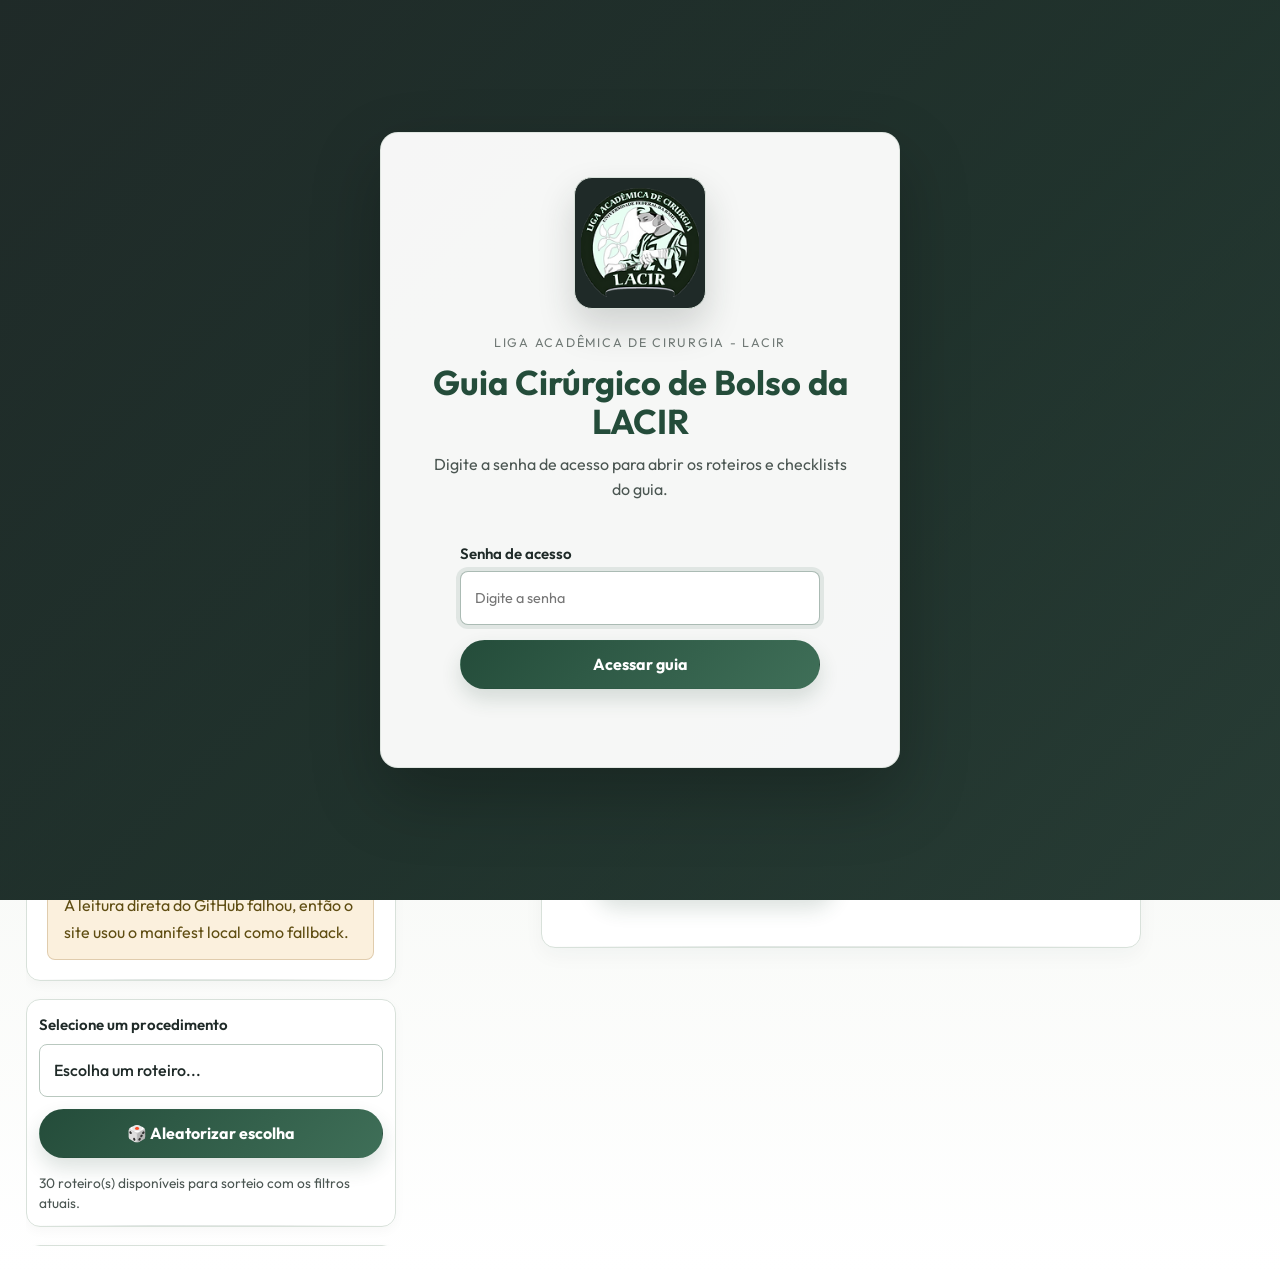
==== commit 92cf989e: "Resolução de imagens cortadas" ====
--- a/index.html
+++ b/index.html
@@ -231,10 +231,14 @@
               </button>
             </div>
 
-            <div id="quickProcedurePicker" class="quick-picker">
-              <label class="field quick-picker-field">
-                <span>Seleção rápida</span>
-                <select id="quickProcedureSelect">
+            <div id="loadMessage" class="message hidden" aria-live="polite"></div>
+          </section>
+
+          <section class="panel procedure-panel">
+            <div id="quickProcedurePicker" class="quick-picker" style="border: none; padding: 0; background: transparent; margin: 0; display: grid; gap: 12px;">
+              <label class="field" style="margin-top: 0;">
+                <span>Selecione um procedimento</span>
+                <select id="quickProcedureSelect" class="procedure-select-dropdown">
                   <option value="">Escolha um roteiro...</option>
                 </select>
               </label>
@@ -242,21 +246,18 @@
               <button
                 type="button"
                 id="randomProcedureButton"
-                class="button button-secondary quick-random-button"
+                class="button button-primary quick-random-button"
+                style="width: 100%;"
               >
-                Aleatorizar escolha
+                🎲 Aleatorizar escolha
               </button>
 
-              <p id="quickProcedureHint" class="quick-picker-hint">
+              <p id="quickProcedureHint" class="quick-picker-hint" style="margin-top: 4px;">
                 O sorteio usa os roteiros visíveis com os filtros atuais.
               </p>
             </div>
 
-            <div id="loadMessage" class="message hidden" aria-live="polite"></div>
-          </section>
-
-          <section class="panel procedure-panel">
-            <div id="procedureList" class="procedure-list" aria-live="polite"></div>
+            <div id="procedureList" style="display: none !important;"></div>
           </section>
 
           <section class="panel issues-panel">
--- a/styles.css
+++ b/styles.css
@@ -2616,4 +2616,23 @@
   object-fit: cover;
 }
 
-
+/* Custom Procedure Selector Dropdown styling */
+.procedure-select-dropdown {
+  appearance: none;
+  background-image: url("data:image/svg+xml;charset=US-ASCII,%3Csvg%20xmlns%3D%22http%3A%2F%2Fwww.w3.org%2F2000%2Fsvg%22%20width%3D%22292.4%22%20height%3D%22292.4%22%3E%3Cpath%20fill%3D%22%23244C3A%22%20d%3D%22M287%2069.4a17.6%2017.6%200%200%200-13-5.4H18.4c-5%200-9.3%201.8-12.9%205.4A17.6%2017.6%200%200%200%200%2082.2c0%205%201.8%209.3%205.4%2012.9l128%20127.9c3.6%203.6%207.8%205.4%2012.8%205.4s9.2-1.8%2012.8-5.4L287%2095c3.5-3.5%205.4-7.8%205.4-12.8%200-5-1.9-9.2-5.5-12.8z%22%2F%3E%3C%2Fsvg%3E");
+  background-repeat: no-repeat;
+  background-position: right 14px top 50%;
+  background-size: 12px auto;
+  padding-right: 36px !important;
+  font-family: var(--sans);
+  font-weight: 500;
+  cursor: pointer;
+  border-color: var(--border-strong) !important;
+}
+
+.procedure-select-dropdown:hover {
+  border-color: var(--green) !important;
+}
+
+
+
